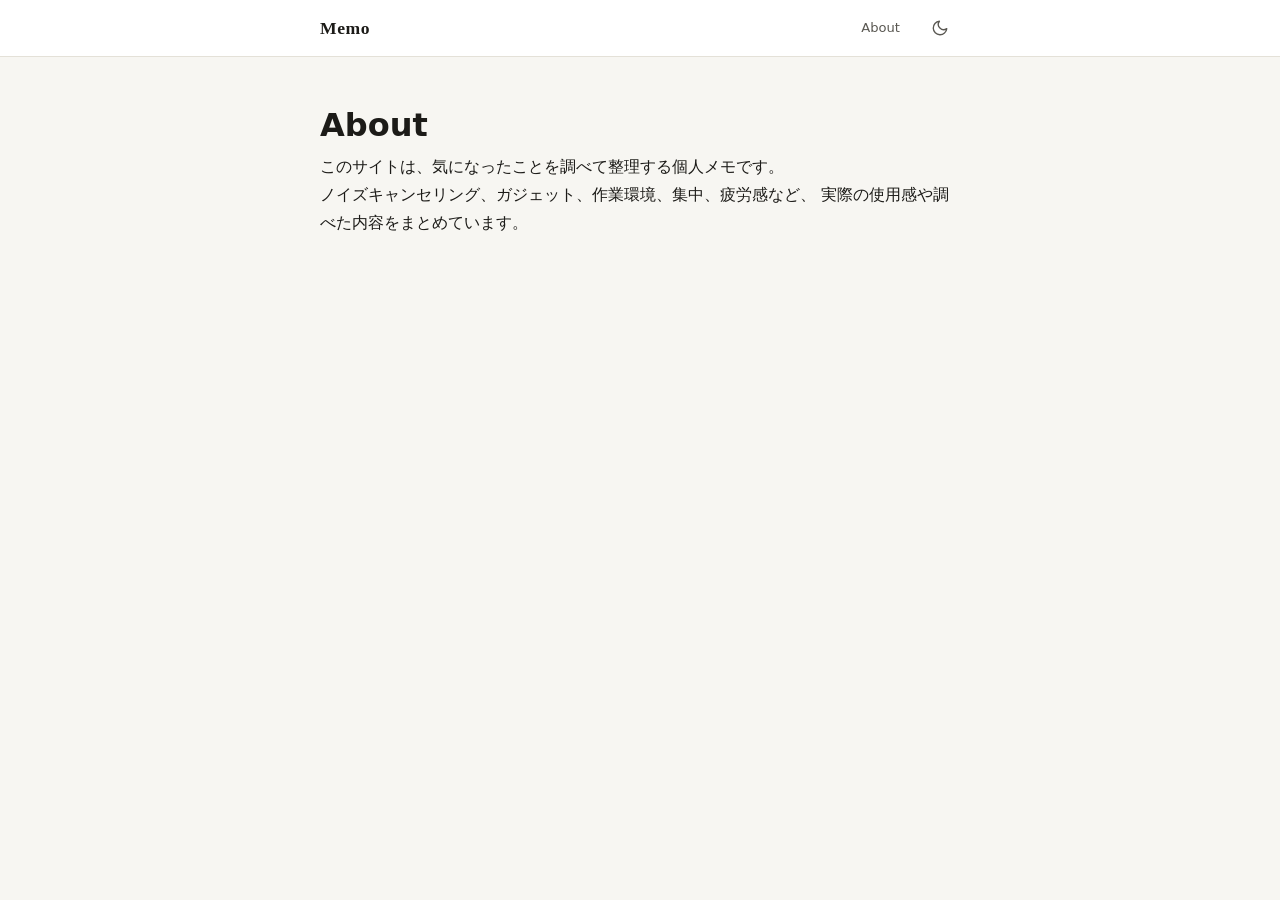
==== about.html @ b5cf148d "path" ====
<!DOCTYPE html>
<html lang="ja">
<head>
  <meta charset="UTF-8">
  <meta name="viewport" content="width=device-width, initial-scale=1.0">
  <title>About — Memo</title>
  <link rel="stylesheet" href="style.css">
</head>
<body>

<header class="site-header">
    <div class="header-inner">
      <a href="./index.html" class="site-logo">Memo</a>
      <div class="header-actions">
        <a href="./about.html" class="nav-link">About</a>
        <button class="theme-btn" aria-label="ダークモード切り替え">
          <svg class="icon-moon" xmlns="http://www.w3.org/2000/svg" fill="none" viewBox="0 0 24 24" stroke="currentColor" stroke-width="1.8">
            <path stroke-linecap="round" stroke-linejoin="round" d="M21 12.79A9 9 0 1111.21 3a7 7 0 009.79 9.79z"/>
          </svg>
          <svg class="icon-sun" xmlns="http://www.w3.org/2000/svg" fill="none" viewBox="0 0 24 24" stroke="currentColor" stroke-width="1.8">
            <circle cx="12" cy="12" r="5"/><path stroke-linecap="round" d="M12 2v2M12 20v2M4.22 4.22l1.42 1.42M18.36 18.36l1.42 1.42M2 12h2M20 12h2M4.22 19.78l1.42-1.42M18.36 5.64l1.42-1.42"/>
          </svg>
        </button>
      </div>
    </div>
  </header>

<main class="page">
  <h1>About</h1>

  <p>
    このサイトは、気になったことを調べて整理する個人メモです。
  </p>

  <p>
    ノイズキャンセリング、ガジェット、作業環境、集中、疲労感など、
    実際の使用感や調べた内容をまとめています。
  </p>
</main>

</body>
</html>
---- style.css ----
/* =========================================
   BASE RESET & TOKENS
   ========================================= */
*, *::before, *::after { box-sizing: border-box; margin: 0; padding: 0; }
html { font-size: 16px; scroll-behavior: smooth; -webkit-text-size-adjust: 100%; }

:root {
  /* Light */
  --bg:          #f7f6f2;
  --surface:     #ffffff;
  --surface-2:   #f0ede6;
  --text:        #1c1b18;
  --text-2:      #5a5852;
  --text-3:      #9a9890;
  --border:      #e4e1d8;
  --border-2:    #d0ccc2;
  --accent:      #3a6b4a;
  --accent-bg:   #eaf2ec;
  --accent-text: #2c5238;
  --tag-bg:      #eeebe3;
  --tag-text:    #5a5650;

  /* Typography */
  --serif: 'Noto Serif JP', 'Georgia', 'Times New Roman', serif;
  --sans:  'Noto Sans JP', 'Hiragino Kaku Gothic ProN', system-ui, sans-serif;
  --mono:  'Menlo', 'Consolas', 'Courier New', monospace;

  /* Spacing scale */
  --sp-1: 0.25rem;
  --sp-2: 0.5rem;
  --sp-3: 0.75rem;
  --sp-4: 1rem;
  --sp-5: 1.25rem;
  --sp-6: 1.5rem;
  --sp-8: 2rem;
  --sp-10: 2.5rem;
  --sp-12: 3rem;

  /* Layout */
  --max-w: 680px;
  --r-sm: 6px;
  --r-md: 10px;
  --r-lg: 16px;
}

/* Dark mode — respects system, overrides via [data-theme="dark"] */
@media (prefers-color-scheme: dark) { :root { --is-dark: 1; } }

:root[data-theme="light"] {
  --bg:          #f7f6f2;
  --surface:     #ffffff;
  --surface-2:   #f0ede6;
  --text:        #1c1b18;
  --text-2:      #5a5852;
  --text-3:      #9a9890;
  --border:      #e4e1d8;
  --border-2:    #d0ccc2;
  --accent:      #3a6b4a;
  --accent-bg:   #eaf2ec;
  --accent-text: #2c5238;
  --tag-bg:      #eeebe3;
  --tag-text:    #5a5650;
}

:root[data-theme="dark"],
@media (prefers-color-scheme: dark) { :root:not([data-theme="light"]) {
  --bg:          #111110;
  --surface:     #1a1a18;
  --surface-2:   #232320;
  --text:        #e8e5de;
  --text-2:      #9a9890;
  --text-3:      #5a5852;
  --border:      #2a2a26;
  --border-2:    #3a3a34;
  --accent:      #72b585;
  --accent-bg:   #1a2e20;
  --accent-text: #8dcca0;
  --tag-bg:      #252420;
  --tag-text:    #9a9488;
}}

:root[data-theme="dark"] {
  --bg:          #111110;
  --surface:     #1a1a18;
  --surface-2:   #232320;
  --text:        #e8e5de;
  --text-2:      #9a9890;
  --text-3:      #5a5852;
  --border:      #2a2a26;
  --border-2:    #3a3a34;
  --accent:      #72b585;
  --accent-bg:   #1a2e20;
  --accent-text: #8dcca0;
  --tag-bg:      #252420;
  --tag-text:    #9a9488;
}

/* =========================================
   GLOBAL
   ========================================= */
body {
  background: var(--bg);
  color: var(--text);
  font-family: var(--sans);
  font-size: 1rem;
  line-height: 1.75;
  -webkit-font-smoothing: antialiased;
  transition: background 0.2s, color 0.2s;
}
img { max-width: 100%; display: block; }
a { color: inherit; }

/* =========================================
   HEADER
   ========================================= */
.site-header {
  position: sticky;
  top: 0;
  z-index: 100;
  background: var(--surface);
  border-bottom: 1px solid var(--border);
  backdrop-filter: blur(8px);
  -webkit-backdrop-filter: blur(8px);
}
.header-inner {
  max-width: var(--max-w);
  margin: 0 auto;
  padding: 0 var(--sp-5);
  height: 56px;
  display: flex;
  align-items: center;
  justify-content: space-between;
  gap: var(--sp-4);
}
.site-logo {
  font-family: var(--serif);
  font-size: 1.1rem;
  font-weight: 600;
  color: var(--text);
  text-decoration: none;
  letter-spacing: 0.03em;
  flex-shrink: 0;
}
.header-actions {
  display: flex;
  align-items: center;
  gap: var(--sp-2);
}
.nav-link {
  font-size: 0.82rem;
  color: var(--text-2);
  text-decoration: none;
  padding: var(--sp-2) var(--sp-3);
  border-radius: var(--r-sm);
  transition: color 0.15s, background 0.15s;
  white-space: nowrap;
}
.nav-link:hover { color: var(--text); background: var(--surface-2); }

/* Dark mode toggle */
.theme-btn {
  width: 40px;
  height: 40px;
  border: none;
  background: transparent;
  cursor: pointer;
  border-radius: var(--r-sm);
  display: flex;
  align-items: center;
  justify-content: center;
  color: var(--text-2);
  transition: color 0.15s, background 0.15s;
  flex-shrink: 0;
}
.theme-btn:hover { color: var(--text); background: var(--surface-2); }
.theme-btn svg { width: 18px; height: 18px; }
.icon-sun { display: none; }
.icon-moon { display: block; }
[data-theme="dark"] .icon-sun { display: block; }
[data-theme="dark"] .icon-moon { display: none; }
@media (prefers-color-scheme: dark) {
  :root:not([data-theme="light"]) .icon-sun { display: block; }
  :root:not([data-theme="light"]) .icon-moon { display: none; }
}

/* =========================================
   MAIN WRAPPER
   ========================================= */
.page {
  max-width: var(--max-w);
  margin: 0 auto;
  padding: var(--sp-10) var(--sp-5) var(--sp-12);
}

/* =========================================
   TAG CHIP
   ========================================= */
.tag {
  display: inline-flex;
  align-items: center;
  font-size: 0.7rem;
  font-weight: 500;
  letter-spacing: 0.04em;
  background: var(--tag-bg);
  color: var(--tag-text);
  padding: 0.2em 0.65em;
  border-radius: var(--r-sm);
  text-decoration: none;
  transition: background 0.15s;
  white-space: nowrap;
}
.tag:hover { background: var(--border-2); }
.tag.accent {
  background: var(--accent-bg);
  color: var(--accent-text);
}

/* =========================================
   INDEX — HERO ARTICLE
   ========================================= */
.hero {
  padding-bottom: var(--sp-10);
  border-bottom: 1px solid var(--border);
  margin-bottom: var(--sp-10);
}
.hero .tag { margin-bottom: var(--sp-4); }
.hero-title {
  font-family: var(--serif);
  font-size: clamp(1.55rem, 6vw, 2rem);
  font-weight: 600;
  line-height: 1.42;
  letter-spacing: 0.01em;
  margin-bottom: var(--sp-4);
}
.hero-title a { text-decoration: none; color: var(--text); }
.hero-title a:hover { color: var(--accent); }
.hero-desc {
  font-size: 0.92rem;
  color: var(--text-2);
  line-height: 1.75;
  margin-bottom: var(--sp-5);
}
.hero-meta { display: flex; align-items: center; gap: var(--sp-3); }
.meta-item {
  font-size: 0.75rem;
  color: var(--text-3);
}
.meta-dot { color: var(--border-2); }
.read-more {
  display: inline-flex;
  align-items: center;
  gap: var(--sp-2);
  margin-top: var(--sp-6);
  font-size: 0.85rem;
  font-weight: 500;
  color: var(--accent);
  text-decoration: none;
  padding: var(--sp-3) var(--sp-5);
  border: 1px solid var(--accent);
  border-radius: var(--r-md);
  transition: background 0.15s, color 0.15s;
}
.read-more:hover {
  background: var(--accent);
  color: var(--surface);
}
.read-more svg { width: 14px; height: 14px; }

/* =========================================
   INDEX — ARTICLE LIST
   ========================================= */
.section-label {
  font-size: 0.72rem;
  font-weight: 500;
  letter-spacing: 0.1em;
  text-transform: uppercase;
  color: var(--text-3);
  margin-bottom: var(--sp-6);
}
.article-list { display: flex; flex-direction: column; }
.article-card {
  display: flex;
  gap: var(--sp-4);
  padding: var(--sp-6) 0;
  border-bottom: 1px solid var(--border);
  text-decoration: none;
  color: var(--text);
  transition: none;
}
.article-card:last-child { border-bottom: none; }
.article-card-body { flex: 1; min-width: 0; }
.article-card-tag { margin-bottom: var(--sp-2); }
.article-card-title {
  font-family: var(--serif);
  font-size: 1rem;
  font-weight: 600;
  line-height: 1.5;
  margin-bottom: var(--sp-2);
  color: var(--text);
  transition: color 0.15s;
}
.article-card:hover .article-card-title { color: var(--accent); }
.article-card-desc {
  font-size: 0.82rem;
  color: var(--text-2);
  line-height: 1.65;
  display: -webkit-box;
  -webkit-line-clamp: 2;
  -webkit-box-orient: vertical;
  overflow: hidden;
  margin-bottom: var(--sp-3);
}
.article-card-meta { font-size: 0.73rem; color: var(--text-3); }
.article-card-date {
  font-size: 0.72rem;
  color: var(--text-3);
  white-space: nowrap;
  flex-shrink: 0;
  padding-top: 2px;
  line-height: 1.4;
}

/* =========================================
   ARTICLE PAGE — HEADER
   ========================================= */
.article-back {
  display: inline-flex;
  align-items: center;
  gap: var(--sp-2);
  font-size: 0.82rem;
  color: var(--text-2);
  text-decoration: none;
  margin-bottom: var(--sp-8);
  padding: var(--sp-2) 0;
  transition: color 0.15s;
}
.article-back:hover { color: var(--accent); }
.article-back svg { width: 14px; height: 14px; }
.article-header { margin-bottom: var(--sp-10); }
.article-tag-row { display: flex; gap: var(--sp-2); flex-wrap: wrap; margin-bottom: var(--sp-5); }
.article-title {
  font-family: var(--serif);
  font-size: clamp(1.6rem, 6vw, 2.1rem);
  font-weight: 600;
  line-height: 1.4;
  letter-spacing: 0.01em;
  margin-bottom: var(--sp-5);
}
.article-meta {
  display: flex;
  align-items: center;
  gap: var(--sp-3);
  flex-wrap: wrap;
  padding-top: var(--sp-5);
  border-top: 1px solid var(--border);
}
.article-meta .meta-item { font-size: 0.8rem; color: var(--text-3); }

/* =========================================
   ARTICLE PAGE — BODY
   ========================================= */
.article-body {
  font-size: 1rem;
  line-height: 1.95;
  color: var(--text);
}
.article-body > * + * { margin-top: 1.5rem; }
.article-body h2 {
  font-family: var(--serif);
  font-size: 1.2rem;
  font-weight: 600;
  line-height: 1.45;
  margin-top: 2.75rem;
  margin-bottom: 0.75rem;
  padding-bottom: 0.6rem;
  border-bottom: 1px solid var(--border);
  letter-spacing: 0.01em;
}
.article-body h3 {
  font-size: 1rem;
  font-weight: 500;
  line-height: 1.5;
  margin-top: 2rem;
  margin-bottom: 0.4rem;
}
.article-body p { margin-bottom: 0; }
.article-body ul,
.article-body ol {
  padding-left: 1.4rem;
}
.article-body li { margin-bottom: 0.3rem; }
.article-body li::marker { color: var(--text-3); }
.article-body strong { font-weight: 600; }
.article-body em { font-style: italic; }
.article-body a {
  color: var(--accent);
  text-decoration: underline;
  text-underline-offset: 3px;
  text-decoration-color: color-mix(in srgb, var(--accent) 40%, transparent);
}
.article-body a:hover { text-decoration-color: var(--accent); }
.article-body blockquote {
  border-left: 3px solid var(--accent);
  padding: var(--sp-2) 0 var(--sp-2) var(--sp-5);
  color: var(--text-2);
  font-style: italic;
}
.article-body code {
  font-family: var(--mono);
  font-size: 0.85em;
  background: var(--surface-2);
  color: var(--text);
  padding: 0.15em 0.4em;
  border-radius: 4px;
}
.article-body pre {
  background: var(--surface);
  border: 1px solid var(--border);
  border-radius: var(--r-md);
  padding: var(--sp-5);
  overflow-x: auto;
  -webkit-overflow-scrolling: touch;
}
.article-body pre code {
  background: none;
  padding: 0;
  font-size: 0.875rem;
  line-height: 1.7;
}

/* =========================================
   TABLE OF CONTENTS
   ========================================= */
.toc {
  background: var(--surface-2);
  border: 1px solid var(--border);
  border-radius: var(--r-lg);
  padding: var(--sp-5) var(--sp-6);
  margin: var(--sp-8) 0;
}
.toc-label {
  font-size: 0.72rem;
  font-weight: 500;
  letter-spacing: 0.1em;
  text-transform: uppercase;
  color: var(--text-3);
  margin-bottom: var(--sp-4);
}
.toc-list {
  list-style: none;
  padding: 0;
  display: flex;
  flex-direction: column;
  gap: 0.1rem;
}
.toc-list li a {
  display: block;
  font-size: 0.87rem;
  color: var(--text-2);
  text-decoration: none;
  padding: var(--sp-2) 0;
  border-radius: var(--r-sm);
  line-height: 1.5;
  transition: color 0.15s;
}
.toc-list li a:hover { color: var(--accent); }
.toc-list li a::before {
  content: '';
  display: inline-block;
  width: 4px;
  height: 4px;
  border-radius: 50%;
  background: var(--text-3);
  margin-right: var(--sp-3);
  vertical-align: middle;
  flex-shrink: 0;
}

/* =========================================
   READING PROGRESS BAR
   ========================================= */
.progress-bar {
  position: fixed;
  top: 0;
  left: 0;
  height: 2px;
  background: var(--accent);
  width: 0%;
  z-index: 200;
  transition: width 0.1s linear;
}

/* =========================================
   RELATED ARTICLES
   ========================================= */
.related {
  margin-top: var(--sp-12);
  padding-top: var(--sp-10);
  border-top: 1px solid var(--border);
}
.related-label {
  font-size: 0.72rem;
  font-weight: 500;
  letter-spacing: 0.1em;
  text-transform: uppercase;
  color: var(--text-3);
  margin-bottom: var(--sp-6);
}
.related-grid {
  display: grid;
  grid-template-columns: 1fr;
  gap: var(--sp-4);
}
@media (min-width: 500px) {
  .related-grid { grid-template-columns: 1fr 1fr; }
}
.related-card {
  display: flex;
  flex-direction: column;
  gap: var(--sp-2);
  padding: var(--sp-5);
  background: var(--surface);
  border: 1px solid var(--border);
  border-radius: var(--r-lg);
  text-decoration: none;
  color: var(--text);
  transition: border-color 0.15s, box-shadow 0.15s;
}
.related-card:hover {
  border-color: var(--border-2);
  box-shadow: 0 2px 12px color-mix(in srgb, var(--text) 6%, transparent);
}
.related-card-title {
  font-family: var(--serif);
  font-size: 0.95rem;
  font-weight: 600;
  line-height: 1.5;
  color: var(--text);
  transition: color 0.15s;
}
.related-card:hover .related-card-title { color: var(--accent); }
.related-card-meta { font-size: 0.73rem; color: var(--text-3); }
.related-card-arrow {
  margin-top: auto;
  font-size: 0.78rem;
  color: var(--accent);
  font-weight: 500;
  display: flex;
  align-items: center;
  gap: 4px;
}
.related-card-arrow svg { width: 12px; height: 12px; }

/* =========================================
   NEXT ARTICLE BANNER
   ========================================= */
.next-article {
  margin-top: var(--sp-8);
  padding: var(--sp-6);
  background: var(--surface);
  border: 1px solid var(--border);
  border-radius: var(--r-lg);
  display: flex;
  align-items: center;
  gap: var(--sp-5);
  text-decoration: none;
  color: var(--text);
  transition: border-color 0.15s;
}
.next-article:hover { border-color: var(--accent); }
.next-article-body { flex: 1; min-width: 0; }
.next-label {
  font-size: 0.7rem;
  letter-spacing: 0.08em;
  text-transform: uppercase;
  color: var(--text-3);
  margin-bottom: var(--sp-1);
}
.next-title {
  font-family: var(--serif);
  font-size: 0.98rem;
  font-weight: 600;
  line-height: 1.45;
  color: var(--text);
  transition: color 0.15s;
}
.next-article:hover .next-title { color: var(--accent); }
.next-arrow {
  color: var(--text-3);
  flex-shrink: 0;
  transition: color 0.15s, transform 0.15s;
}
.next-article:hover .next-arrow {
  color: var(--accent);
  transform: translateX(4px);
}
.next-arrow svg { width: 20px; height: 20px; }

/* =========================================
   FOOTER
   ========================================= */
.site-footer {
  border-top: 1px solid var(--border);
  padding: var(--sp-8) var(--sp-5);
  text-align: center;
}
.site-footer p { font-size: 0.78rem; color: var(--text-3); }
.site-footer a { color: var(--text-2); text-decoration: none; }
.site-footer a:hover { color: var(--accent); }

/* =========================================
   SCROLL TO TOP
   ========================================= */
.scroll-top {
  position: fixed;
  bottom: var(--sp-6);
  right: var(--sp-5);
  width: 42px;
  height: 42px;
  background: var(--surface);
  border: 1px solid var(--border-2);
  border-radius: 50%;
  display: flex;
  align-items: center;
  justify-content: center;
  cursor: pointer;
  color: var(--text-2);
  opacity: 0;
  transform: translateY(8px);
  transition: opacity 0.2s, transform 0.2s, color 0.15s, border-color 0.15s;
  pointer-events: none;
  z-index: 90;
}
.scroll-top.visible {
  opacity: 1;
  transform: translateY(0);
  pointer-events: auto;
}
.scroll-top:hover { color: var(--accent); border-color: var(--accent); }
.scroll-top svg { width: 16px; height: 16px; }

/* =========================================
   UTILITIES
   ========================================= */
.sr-only {
  position: absolute;
  width: 1px; height: 1px;
  padding: 0; margin: -1px;
  overflow: hidden; clip: rect(0,0,0,0);
  white-space: nowrap; border: 0;
}
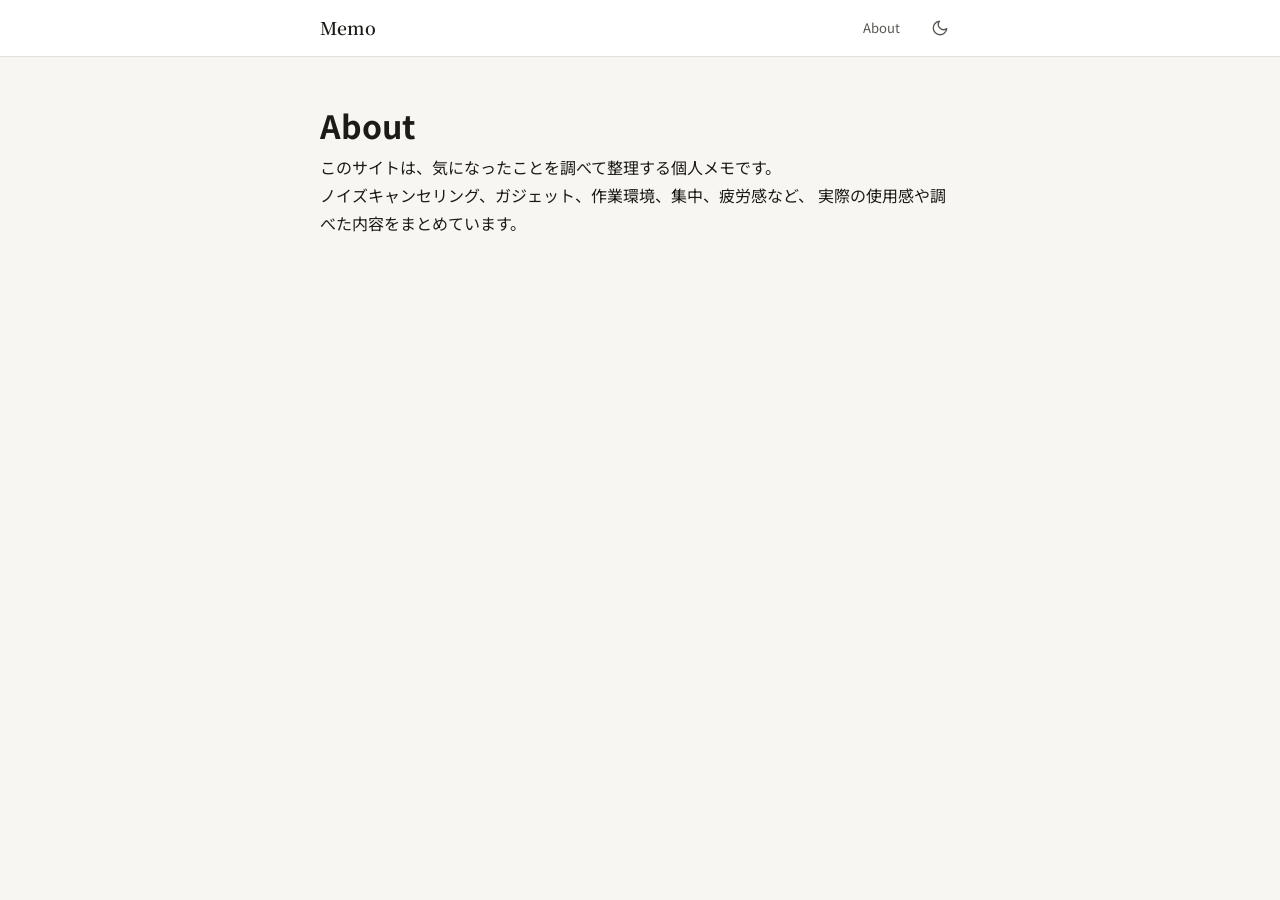
==== commit f8e51642: "head" ====
--- a/about.html
+++ b/about.html
@@ -1,42 +1,73 @@
 <!DOCTYPE html>
 <html lang="ja">
-<head>
-  <meta charset="UTF-8">
-  <meta name="viewport" content="width=device-width, initial-scale=1.0">
-  <title>About — Memo</title>
-  <link rel="stylesheet" href="style.css">
-</head>
-<body>
+    <head>
+        <!-- 基本 -->
+        <meta charset="UTF-8">
+        <meta name="viewport" content="width=device-width, initial-scale=1.0">
 
-<header class="site-header">
-    <div class="header-inner">
-      <a href="./index.html" class="site-logo">Memo</a>
-      <div class="header-actions">
-        <a href="./about.html" class="nav-link">About</a>
-        <button class="theme-btn" aria-label="ダークモード切り替え">
-          <svg class="icon-moon" xmlns="http://www.w3.org/2000/svg" fill="none" viewBox="0 0 24 24" stroke="currentColor" stroke-width="1.8">
-            <path stroke-linecap="round" stroke-linejoin="round" d="M21 12.79A9 9 0 1111.21 3a7 7 0 009.79 9.79z"/>
-          </svg>
-          <svg class="icon-sun" xmlns="http://www.w3.org/2000/svg" fill="none" viewBox="0 0 24 24" stroke="currentColor" stroke-width="1.8">
-            <circle cx="12" cy="12" r="5"/><path stroke-linecap="round" d="M12 2v2M12 20v2M4.22 4.22l1.42 1.42M18.36 18.36l1.42 1.42M2 12h2M20 12h2M4.22 19.78l1.42-1.42M18.36 5.64l1.42-1.42"/>
-          </svg>
-        </button>
-      </div>
-    </div>
-  </header>
+        <!-- Search Console -->
+        <meta name="google-site-verification" content="YOUR_CODE">
 
-<main class="page">
-  <h1>About</h1>
+        <!-- SEO -->
+        <title>About | Memo</title>
+        <meta name="description" content="このサイトについての説明文">
 
-  <p>
-    このサイトは、気になったことを調べて整理する個人メモです。
-  </p>
+        <!-- OGP -->
+        <meta property="og:title" content="about.html">
+        <meta property="og:description" content="このサイトについての説明文">
+        <meta property="og:type" content="article">
 
-  <p>
-    ノイズキャンセリング、ガジェット、作業環境、集中、疲労感など、
-    実際の使用感や調べた内容をまとめています。
-  </p>
-</main>
+        <!-- Analytics -->
+        <!-- Google tag (gtag.js) -->
+        <script async src="https://www.googletagmanager.com/gtag/js?id=G-KV32QC2X5T"></script>
+        <script>
+            window.dataLayer = window.dataLayer || [];
+            function gtag(){dataLayer.push(arguments);}
+            gtag('js', new Date());
+            gtag('config', 'G-KV32QC2X5T');
+            (function(){var t=localStorage.getItem('theme');if(t)document.documentElement.setAttribute('data-theme',t);})();
+        </script>
 
-</body>
+        <!-- Font -->
+        <link rel="preconnect" href="https://fonts.googleapis.com">
+        <link rel="preconnect" href="https://fonts.gstatic.com" crossorigin>
+
+        <link href="https://fonts.googleapis.com/css2?family=Noto+Serif+JP:wght@400;600&family=Noto+Sans+JP:wght@400;500&display=swap" rel="stylesheet">
+
+        <!-- CSS -->
+        <link rel="stylesheet" href="/style.css">
+    </head>
+  <body>
+
+    <header class="site-header">
+        <div class="header-inner">
+          <a href="./index.html" class="site-logo">Memo</a>
+          <div class="header-actions">
+            <a href="./about.html" class="nav-link">About</a>
+            <button class="theme-btn" aria-label="ダークモード切り替え">
+              <svg class="icon-moon" xmlns="http://www.w3.org/2000/svg" fill="none" viewBox="0 0 24 24" stroke="currentColor" stroke-width="1.8">
+                <path stroke-linecap="round" stroke-linejoin="round" d="M21 12.79A9 9 0 1111.21 3a7 7 0 009.79 9.79z"/>
+              </svg>
+              <svg class="icon-sun" xmlns="http://www.w3.org/2000/svg" fill="none" viewBox="0 0 24 24" stroke="currentColor" stroke-width="1.8">
+                <circle cx="12" cy="12" r="5"/><path stroke-linecap="round" d="M12 2v2M12 20v2M4.22 4.22l1.42 1.42M18.36 18.36l1.42 1.42M2 12h2M20 12h2M4.22 19.78l1.42-1.42M18.36 5.64l1.42-1.42"/>
+              </svg>
+            </button>
+          </div>
+        </div>
+      </header>
+
+    <main class="page">
+      <h1>About</h1>
+
+      <p>
+        このサイトは、気になったことを調べて整理する個人メモです。
+      </p>
+
+      <p>
+        ノイズキャンセリング、ガジェット、作業環境、集中、疲労感など、
+        実際の使用感や調べた内容をまとめています。
+      </p>
+    </main>
+
+  </body>
 </html>
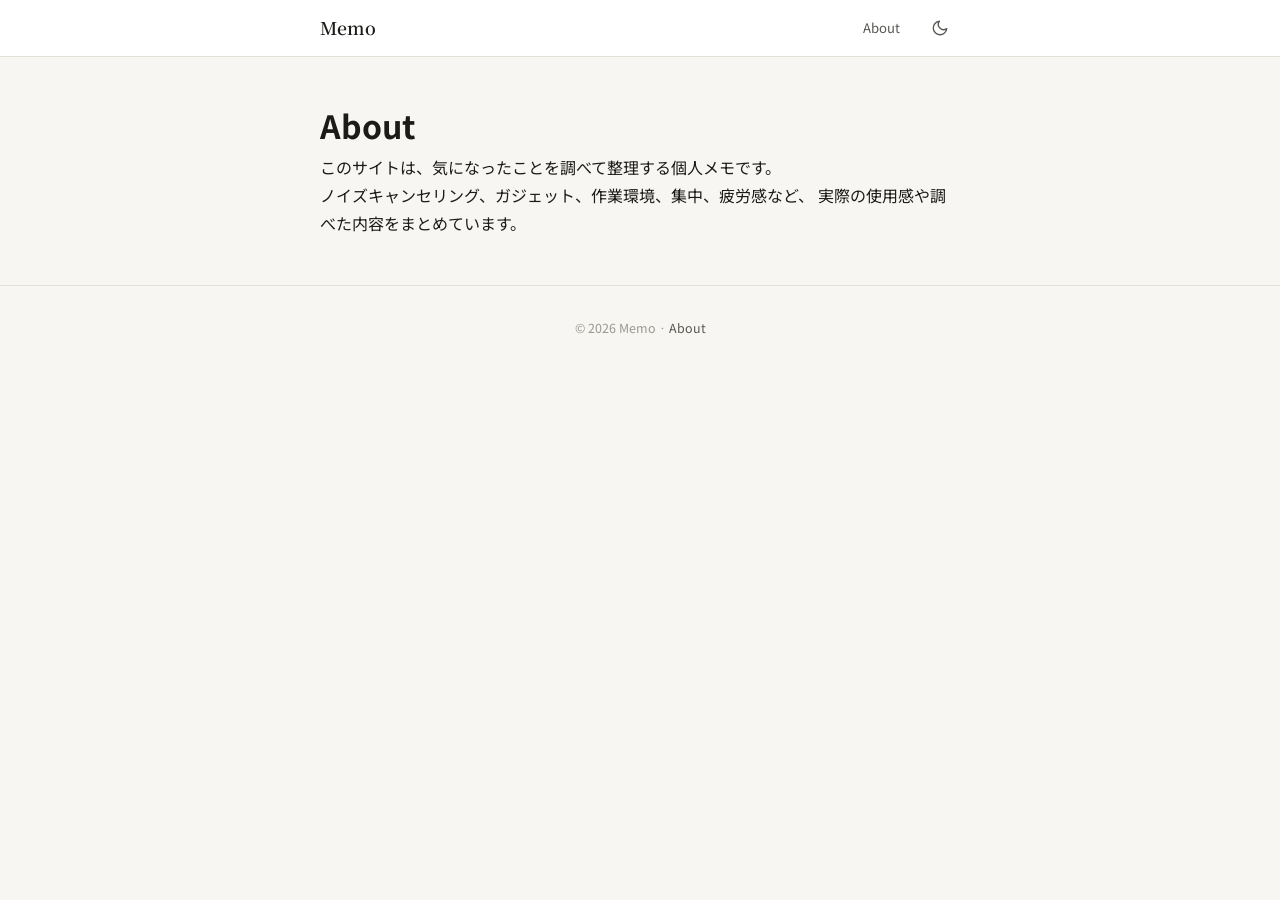
==== commit 91874067: "about and index" ====
--- a/about.html
+++ b/about.html
@@ -1,73 +1,169 @@
 <!DOCTYPE html>
-<html lang="ja">
-    <head>
-        <!-- 基本 -->
-        <meta charset="UTF-8">
-        <meta name="viewport" content="width=device-width, initial-scale=1.0">
+<html lang="ja" data-theme="">
+<head>
+    <!-- 基本 -->
+    <meta charset="UTF-8">
+    <meta name="viewport" content="width=device-width, initial-scale=1.0">
 
-        <!-- Search Console -->
-        <meta name="google-site-verification" content="YOUR_CODE">
+    <!-- SEO -->
+    <title>About | Memo</title>
 
-        <!-- SEO -->
-        <title>About | Memo</title>
-        <meta name="description" content="このサイトについての説明文">
+    <meta
+        name="description"
+        content="ノイズキャンセリング、ガジェット、作業環境、集中、疲労感など、気になったことを調べて整理する個人メモ。"
+    >
 
-        <!-- OGP -->
-        <meta property="og:title" content="about.html">
-        <meta property="og:description" content="このサイトについての説明文">
-        <meta property="og:type" content="article">
+    <!-- Canonical -->
+    <link
+        rel="canonical"
+        href="https://valeonnorthe.github.io/my-first-seo-site/about.html"
+    >
 
-        <!-- Analytics -->
-        <!-- Google tag (gtag.js) -->
-        <script async src="https://www.googletagmanager.com/gtag/js?id=G-KV32QC2X5T"></script>
-        <script>
-            window.dataLayer = window.dataLayer || [];
-            function gtag(){dataLayer.push(arguments);}
-            gtag('js', new Date());
-            gtag('config', 'G-KV32QC2X5T');
-            (function(){var t=localStorage.getItem('theme');if(t)document.documentElement.setAttribute('data-theme',t);})();
-        </script>
+    <!-- OGP -->
+    <meta property="og:title" content="About | Memo">
+    <meta
+        property="og:description"
+        content="ノイズキャンセリング、ガジェット、作業環境、集中、疲労感など、気になったことを調べて整理する個人メモ。"
+    >
+    <meta property="og:type" content="website">
+    <meta
+        property="og:url"
+        content="https://valeonnorthe.github.io/my-first-seo-site/about.html"
+    >
+    <meta
+        property="og:image"
+        content="https://valeonnorthe.github.io/my-first-seo-site/images/ogp.jpg"
+    >
 
-        <!-- Font -->
-        <link rel="preconnect" href="https://fonts.googleapis.com">
-        <link rel="preconnect" href="https://fonts.gstatic.com" crossorigin>
+    <!-- Twitter Card -->
+    <meta name="twitter:card" content="summary_large_image">
 
-        <link href="https://fonts.googleapis.com/css2?family=Noto+Serif+JP:wght@400;600&family=Noto+Sans+JP:wght@400;500&display=swap" rel="stylesheet">
+    <!-- JSON-LD -->
+    <script type="application/ld+json">
+    {
+      "@context": "https://schema.org",
+      "@type": "AboutPage",
+      "name": "About | Memo",
+      "url": "https://valeonnorthe.github.io/my-first-seo-site/about.html",
+      "description": "ノイズキャンセリング、ガジェット、作業環境、集中、疲労感など、気になったことを調べて整理する個人メモ。"
+    }
+    </script>
 
-        <!-- CSS -->
-        <link rel="stylesheet" href="/style.css">
-    </head>
-  <body>
+    <!-- Google Analytics -->
+    <script async src="https://www.googletagmanager.com/gtag/js?id=G-KV32QC2X5T"></script>
 
+    <script>
+        window.dataLayer = window.dataLayer || [];
+
+        function gtag() {
+            dataLayer.push(arguments);
+        }
+
+        gtag('js', new Date());
+        gtag('config', 'G-KV32QC2X5T');
+
+        (function () {
+            var t = localStorage.getItem('theme');
+
+            if (t) {
+                document.documentElement.setAttribute('data-theme', t);
+            }
+        })();
+    </script>
+
+    <!-- Fonts -->
+    <link rel="preconnect" href="https://fonts.googleapis.com">
+    <link rel="preconnect" href="https://fonts.gstatic.com" crossorigin>
+
+    <link
+        href="https://fonts.googleapis.com/css2?family=Noto+Serif+JP:wght@400;600&family=Noto+Sans+JP:wght@400;500&display=swap"
+        rel="stylesheet"
+    >
+
+    <!-- CSS -->
+    <link rel="stylesheet" href="./style.css">
+</head>
+
+<body>
+
+    <!-- Header -->
     <header class="site-header">
         <div class="header-inner">
-          <a href="./index.html" class="site-logo">Memo</a>
-          <div class="header-actions">
-            <a href="./about.html" class="nav-link">About</a>
-            <button class="theme-btn" aria-label="ダークモード切り替え">
-              <svg class="icon-moon" xmlns="http://www.w3.org/2000/svg" fill="none" viewBox="0 0 24 24" stroke="currentColor" stroke-width="1.8">
-                <path stroke-linecap="round" stroke-linejoin="round" d="M21 12.79A9 9 0 1111.21 3a7 7 0 009.79 9.79z"/>
-              </svg>
-              <svg class="icon-sun" xmlns="http://www.w3.org/2000/svg" fill="none" viewBox="0 0 24 24" stroke="currentColor" stroke-width="1.8">
-                <circle cx="12" cy="12" r="5"/><path stroke-linecap="round" d="M12 2v2M12 20v2M4.22 4.22l1.42 1.42M18.36 18.36l1.42 1.42M2 12h2M20 12h2M4.22 19.78l1.42-1.42M18.36 5.64l1.42-1.42"/>
-              </svg>
-            </button>
-          </div>
+
+            <a href="./index.html" class="site-logo">
+                Memo
+            </a>
+
+            <div class="header-actions">
+
+                <a href="./about.html" class="nav-link">
+                    About
+                </a>
+
+                <button class="theme-btn" aria-label="ダークモード切り替え">
+
+                    <svg
+                        class="icon-moon"
+                        xmlns="http://www.w3.org/2000/svg"
+                        fill="none"
+                        viewBox="0 0 24 24"
+                        stroke="currentColor"
+                        stroke-width="1.8"
+                    >
+                        <path
+                            stroke-linecap="round"
+                            stroke-linejoin="round"
+                            d="M21 12.79A9 9 0 1111.21 3a7 7 0 009.79 9.79z"
+                        />
+                    </svg>
+
+                    <svg
+                        class="icon-sun"
+                        xmlns="http://www.w3.org/2000/svg"
+                        fill="none"
+                        viewBox="0 0 24 24"
+                        stroke="currentColor"
+                        stroke-width="1.8"
+                    >
+                        <circle cx="12" cy="12" r="5"/>
+
+                        <path
+                            stroke-linecap="round"
+                            d="M12 2v2M12 20v2M4.22 4.22l1.42 1.42M18.36 18.36l1.42 1.42M2 12h2M20 12h2M4.22 19.78l1.42-1.42M18.36 5.64l1.42-1.42"
+                        />
+                    </svg>
+
+                </button>
+
+            </div>
         </div>
-      </header>
+    </header>
 
+    <!-- Main -->
     <main class="page">
-      <h1>About</h1>
 
-      <p>
-        このサイトは、気になったことを調べて整理する個人メモです。
-      </p>
+        <h1>About</h1>
 
-      <p>
-        ノイズキャンセリング、ガジェット、作業環境、集中、疲労感など、
-        実際の使用感や調べた内容をまとめています。
-      </p>
+        <p>
+            このサイトは、気になったことを調べて整理する個人メモです。
+        </p>
+
+        <p>
+            ノイズキャンセリング、ガジェット、作業環境、集中、疲労感など、
+            実際の使用感や調べた内容をまとめています。
+        </p>
+
     </main>
 
-  </body>
-</html>
+    <!-- Footer -->
+    <footer class="site-footer">
+        <p>
+            © 2026 Memo · <a href="./about.html">About</a>
+        </p>
+    </footer>
+
+    <!-- JS -->
+    <script src="./main.js" defer></script>
+
+</body>
+</html>
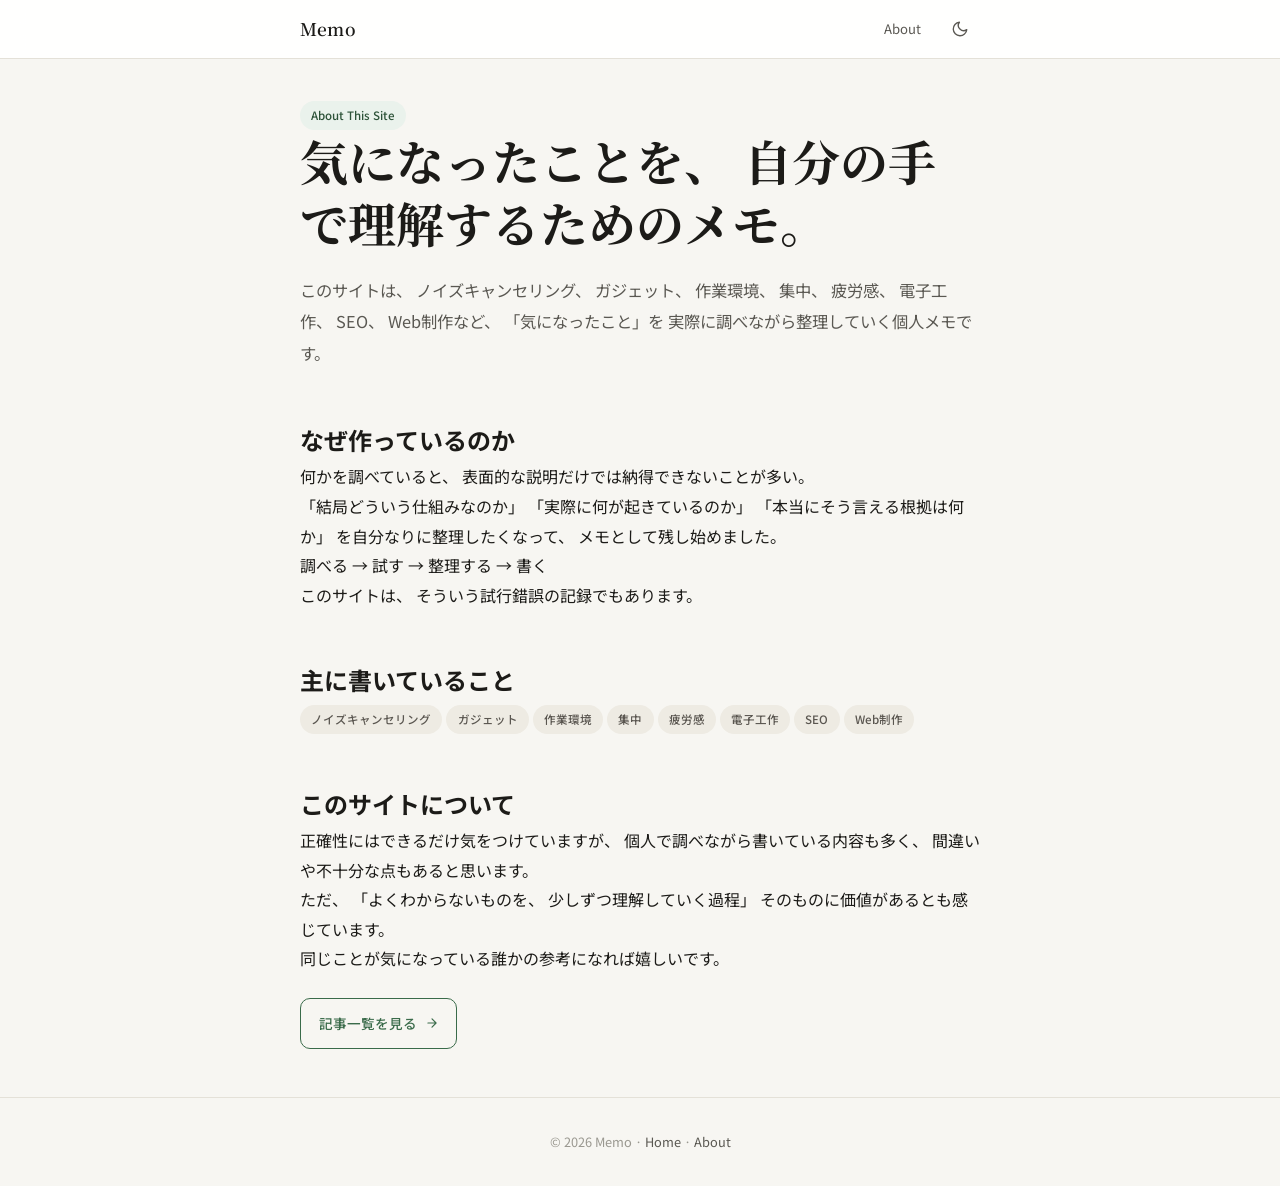
==== commit f6f13892: "about" ====
--- a/about.html
+++ b/about.html
@@ -1,11 +1,19 @@
 <!DOCTYPE html>
 <html lang="ja" data-theme="">
 <head>
-    <!-- 基本 -->
+    <!-- =========================================
+         BASIC
+    ========================================== -->
     <meta charset="UTF-8">
-    <meta name="viewport" content="width=device-width, initial-scale=1.0">
-
-    <!-- SEO -->
+
+    <meta
+        name="viewport"
+        content="width=device-width, initial-scale=1.0"
+    >
+
+    <!-- =========================================
+         SEO
+    ========================================== -->
     <title>About | Memo</title>
 
     <meta
@@ -19,26 +27,37 @@
         href="https://valeonnorthe.github.io/my-first-seo-site/about.html"
     >
 
-    <!-- OGP -->
+    <!-- =========================================
+         OGP
+    ========================================== -->
     <meta property="og:title" content="About | Memo">
+
     <meta
         property="og:description"
         content="ノイズキャンセリング、ガジェット、作業環境、集中、疲労感など、気になったことを調べて整理する個人メモ。"
     >
+
     <meta property="og:type" content="website">
+
     <meta
         property="og:url"
         content="https://valeonnorthe.github.io/my-first-seo-site/about.html"
     >
+
     <meta
         property="og:image"
         content="https://valeonnorthe.github.io/my-first-seo-site/images/ogp.jpg"
     >
 
-    <!-- Twitter Card -->
-    <meta name="twitter:card" content="summary_large_image">
-
-    <!-- JSON-LD -->
+    <!-- Twitter -->
+    <meta
+        name="twitter:card"
+        content="summary_large_image"
+    >
+
+    <!-- =========================================
+         JSON-LD
+    ========================================== -->
     <script type="application/ld+json">
     {
       "@context": "https://schema.org",
@@ -49,8 +68,13 @@
     }
     </script>
 
-    <!-- Google Analytics -->
-    <script async src="https://www.googletagmanager.com/gtag/js?id=G-KV32QC2X5T"></script>
+    <!-- =========================================
+         ANALYTICS
+    ========================================== -->
+    <script
+        async
+        src="https://www.googletagmanager.com/gtag/js?id=G-KV32QC2X5T"
+    ></script>
 
     <script>
         window.dataLayer = window.dataLayer || [];
@@ -71,23 +95,35 @@
         })();
     </script>
 
-    <!-- Fonts -->
+    <!-- =========================================
+         FONT
+    ========================================== -->
     <link rel="preconnect" href="https://fonts.googleapis.com">
-    <link rel="preconnect" href="https://fonts.gstatic.com" crossorigin>
+
+    <link
+        rel="preconnect"
+        href="https://fonts.gstatic.com"
+        crossorigin
+    >
 
     <link
         href="https://fonts.googleapis.com/css2?family=Noto+Serif+JP:wght@400;600&family=Noto+Sans+JP:wght@400;500&display=swap"
         rel="stylesheet"
     >
 
-    <!-- CSS -->
+    <!-- =========================================
+         CSS
+    ========================================== -->
     <link rel="stylesheet" href="./style.css">
 </head>
 
 <body>
 
-    <!-- Header -->
+    <!-- =========================================
+         HEADER
+    ========================================== -->
     <header class="site-header">
+
         <div class="header-inner">
 
             <a href="./index.html" class="site-logo">
@@ -100,8 +136,12 @@
                     About
                 </a>
 
-                <button class="theme-btn" aria-label="ダークモード切り替え">
-
+                <button
+                    class="theme-btn"
+                    aria-label="ダークモード切り替え"
+                >
+
+                    <!-- Moon -->
                     <svg
                         class="icon-moon"
                         xmlns="http://www.w3.org/2000/svg"
@@ -117,6 +157,7 @@
                         />
                     </svg>
 
+                    <!-- Sun -->
                     <svg
                         class="icon-sun"
                         xmlns="http://www.w3.org/2000/svg"
@@ -136,33 +177,217 @@
                 </button>
 
             </div>
+
         </div>
+
     </header>
 
-    <!-- Main -->
+    <!-- =========================================
+         MAIN
+    ========================================== -->
     <main class="page">
 
-        <h1>About</h1>
+        <!-- Intro -->
+        <section class="about-hero">
+
+            <span class="tag accent">
+                About This Site
+            </span>
+
+            <h1 class="about-title">
+                気になったことを、
+                自分の手で理解するためのメモ。
+            </h1>
+
+            <p class="about-lead">
+                このサイトは、
+                ノイズキャンセリング、
+                ガジェット、
+                作業環境、
+                集中、
+                疲労感、
+                電子工作、
+                SEO、
+                Web制作など、
+                「気になったこと」を
+                実際に調べながら整理していく個人メモです。
+            </p>
+
+        </section>
+
+        <!-- Content -->
+        <section class="about-section">
+
+            <h2>
+                なぜ作っているのか
+            </h2>
+
+            <p>
+                何かを調べていると、
+                表面的な説明だけでは納得できないことが多い。
+            </p>
+
+            <p>
+                「結局どういう仕組みなのか」
+                「実際に何が起きているのか」
+                「本当にそう言える根拠は何か」
+                を自分なりに整理したくなって、
+                メモとして残し始めました。
+            </p>
+
+            <blockquote>
+                調べる → 試す → 整理する → 書く
+            </blockquote>
+
+            <p>
+                このサイトは、
+                そういう試行錯誤の記録でもあります。
+            </p>
+
+        </section>
+
+        <!-- Topics -->
+        <section class="about-section">
+
+            <h2>
+                主に書いていること
+            </h2>
+
+            <div class="about-tags">
+
+                <span class="tag">
+                    ノイズキャンセリング
+                </span>
+
+                <span class="tag">
+                    ガジェット
+                </span>
+
+                <span class="tag">
+                    作業環境
+                </span>
+
+                <span class="tag">
+                    集中
+                </span>
+
+                <span class="tag">
+                    疲労感
+                </span>
+
+                <span class="tag">
+                    電子工作
+                </span>
+
+                <span class="tag">
+                    SEO
+                </span>
+
+                <span class="tag">
+                    Web制作
+                </span>
+
+            </div>
+
+        </section>
+
+        <!-- Philosophy -->
+        <section class="about-section">
+
+            <h2>
+                このサイトについて
+            </h2>
+
+            <p>
+                正確性にはできるだけ気をつけていますが、
+                個人で調べながら書いている内容も多く、
+                間違いや不十分な点もあると思います。
+            </p>
+
+            <p>
+                ただ、
+                「よくわからないものを、
+                少しずつ理解していく過程」
+                そのものに価値があるとも感じています。
+            </p>
+
+            <p>
+                同じことが気になっている誰かの参考になれば嬉しいです。
+            </p>
+
+        </section>
+
+        <!-- Back -->
+        <section class="about-links">
+
+            <a href="./index.html" class="read-more">
+                記事一覧を見る
+
+                <svg
+                    xmlns="http://www.w3.org/2000/svg"
+                    fill="none"
+                    viewBox="0 0 24 24"
+                    stroke="currentColor"
+                    stroke-width="2"
+                >
+                    <path
+                        stroke-linecap="round"
+                        stroke-linejoin="round"
+                        d="M5 12h14M12 5l7 7-7 7"
+                    />
+                </svg>
+
+            </a>
+
+        </section>
+
+    </main>
+
+    <!-- =========================================
+         FOOTER
+    ========================================== -->
+    <footer class="site-footer">
 
         <p>
-            このサイトは、気になったことを調べて整理する個人メモです。
+            © 2026 Memo ·
+            <a href="./index.html">
+                Home
+            </a>
+            ·
+            <a href="./about.html">
+                About
+            </a>
         </p>
 
-        <p>
-            ノイズキャンセリング、ガジェット、作業環境、集中、疲労感など、
-            実際の使用感や調べた内容をまとめています。
-        </p>
-
-    </main>
-
-    <!-- Footer -->
-    <footer class="site-footer">
-        <p>
-            © 2026 Memo · <a href="./about.html">About</a>
-        </p>
     </footer>
 
-    <!-- JS -->
+    <!-- =========================================
+         SCROLL TOP
+    ========================================== -->
+    <button
+        class="scroll-top"
+        aria-label="ページ上部へ戻る"
+    >
+
+        <svg
+            xmlns="http://www.w3.org/2000/svg"
+            fill="none"
+            viewBox="0 0 24 24"
+            stroke="currentColor"
+            stroke-width="2"
+        >
+            <path
+                stroke-linecap="round"
+                stroke-linejoin="round"
+                d="M5 15l7-7 7 7"
+            />
+        </svg>
+
+    </button>
+
+    <!-- =========================================
+         JS
+    ========================================== -->
     <script src="./main.js" defer></script>
 
 </body>
--- a/style.css
+++ b/style.css
@@ -1,31 +1,53 @@
 /* =========================================
    BASE RESET & TOKENS
    ========================================= */
-*, *::before, *::after { box-sizing: border-box; margin: 0; padding: 0; }
-html { font-size: 16px; scroll-behavior: smooth; -webkit-text-size-adjust: 100%; }
+
+*,
+*::before,
+*::after {
+  box-sizing: border-box;
+  margin: 0;
+  padding: 0;
+}
+
+html {
+  font-size: 16px;
+  scroll-behavior: smooth;
+  -webkit-text-size-adjust: 100%;
+}
 
 :root {
-  /* Light */
-  --bg:          #f7f6f2;
-  --surface:     #ffffff;
-  --surface-2:   #f0ede6;
-  --text:        #1c1b18;
-  --text-2:      #5a5852;
-  --text-3:      #9a9890;
-  --border:      #e4e1d8;
-  --border-2:    #d0ccc2;
-  --accent:      #3a6b4a;
-  --accent-bg:   #eaf2ec;
+
+  /* Light Theme */
+  --bg: #f7f6f2;
+  --surface: #ffffff;
+  --surface-2: #f0ede6;
+
+  --text: #1c1b18;
+  --text-2: #5a5852;
+  --text-3: #9a9890;
+
+  --border: #e4e1d8;
+  --border-2: #d0ccc2;
+
+  --accent: #3a6b4a;
+  --accent-bg: #eaf2ec;
   --accent-text: #2c5238;
-  --tag-bg:      #eeebe3;
-  --tag-text:    #5a5650;
+
+  --tag-bg: #eeebe3;
+  --tag-text: #5a5650;
 
   /* Typography */
-  --serif: 'Noto Serif JP', 'Georgia', 'Times New Roman', serif;
-  --sans:  'Noto Sans JP', 'Hiragino Kaku Gothic ProN', system-ui, sans-serif;
-  --mono:  'Menlo', 'Consolas', 'Courier New', monospace;
-
-  /* Spacing scale */
+  --serif: 'Noto Serif JP', 'Georgia', serif;
+  --sans: 'Noto Sans JP', system-ui, sans-serif;
+  --mono: 'Menlo', 'Consolas', monospace;
+
+  /* Radius */
+  --r-sm: 6px;
+  --r-md: 10px;
+  --r-lg: 18px;
+
+  /* Spacing */
   --sp-1: 0.25rem;
   --sp-2: 0.5rem;
   --sp-3: 0.75rem;
@@ -37,615 +59,832 @@
   --sp-12: 3rem;
 
   /* Layout */
-  --max-w: 680px;
-  --r-sm: 6px;
-  --r-md: 10px;
-  --r-lg: 16px;
-}
-
-/* Dark mode — respects system, overrides via [data-theme="dark"] */
-@media (prefers-color-scheme: dark) { :root { --is-dark: 1; } }
-
-:root[data-theme="light"] {
-  --bg:          #f7f6f2;
-  --surface:     #ffffff;
-  --surface-2:   #f0ede6;
-  --text:        #1c1b18;
-  --text-2:      #5a5852;
-  --text-3:      #9a9890;
-  --border:      #e4e1d8;
-  --border-2:    #d0ccc2;
-  --accent:      #3a6b4a;
-  --accent-bg:   #eaf2ec;
-  --accent-text: #2c5238;
-  --tag-bg:      #eeebe3;
-  --tag-text:    #5a5650;
-}
-
-:root[data-theme="dark"],
-@media (prefers-color-scheme: dark) { :root:not([data-theme="light"]) {
-  --bg:          #111110;
-  --surface:     #1a1a18;
-  --surface-2:   #232320;
-  --text:        #e8e5de;
-  --text-2:      #9a9890;
-  --text-3:      #5a5852;
-  --border:      #2a2a26;
-  --border-2:    #3a3a34;
-  --accent:      #72b585;
-  --accent-bg:   #1a2e20;
-  --accent-text: #8dcca0;
-  --tag-bg:      #252420;
-  --tag-text:    #9a9488;
-}}
+  --max-w: 720px;
+}
+
+/* =========================================
+   DARK MODE
+   ========================================= */
 
 :root[data-theme="dark"] {
-  --bg:          #111110;
-  --surface:     #1a1a18;
-  --surface-2:   #232320;
-  --text:        #e8e5de;
-  --text-2:      #9a9890;
-  --text-3:      #5a5852;
-  --border:      #2a2a26;
-  --border-2:    #3a3a34;
-  --accent:      #72b585;
-  --accent-bg:   #1a2e20;
-  --accent-text: #8dcca0;
-  --tag-bg:      #252420;
-  --tag-text:    #9a9488;
+  --bg: #111110;
+  --surface: #1a1a18;
+  --surface-2: #232320;
+
+  --text: #e8e5de;
+  --text-2: #b3aea4;
+  --text-3: #77736c;
+
+  --border: #2a2a26;
+  --border-2: #3a3a34;
+
+  --accent: #72b585;
+  --accent-bg: #1a2e20;
+  --accent-text: #9dd3ab;
+
+  --tag-bg: #252420;
+  --tag-text: #b6b0a5;
+}
+
+@media (prefers-color-scheme: dark) {
+  :root:not([data-theme="light"]) {
+    --bg: #111110;
+    --surface: #1a1a18;
+    --surface-2: #232320;
+
+    --text: #e8e5de;
+    --text-2: #b3aea4;
+    --text-3: #77736c;
+
+    --border: #2a2a26;
+    --border-2: #3a3a34;
+
+    --accent: #72b585;
+    --accent-bg: #1a2e20;
+    --accent-text: #9dd3ab;
+
+    --tag-bg: #252420;
+    --tag-text: #b6b0a5;
+  }
 }
 
 /* =========================================
    GLOBAL
    ========================================= */
+
 body {
   background: var(--bg);
   color: var(--text);
   font-family: var(--sans);
-  font-size: 1rem;
-  line-height: 1.75;
+  line-height: 1.85;
   -webkit-font-smoothing: antialiased;
-  transition: background 0.2s, color 0.2s;
-}
-img { max-width: 100%; display: block; }
-a { color: inherit; }
+  transition:
+    background 0.2s ease,
+    color 0.2s ease;
+}
+
+img {
+  max-width: 100%;
+  display: block;
+}
+
+a {
+  color: inherit;
+}
 
 /* =========================================
    HEADER
    ========================================= */
+
 .site-header {
   position: sticky;
   top: 0;
   z-index: 100;
-  background: var(--surface);
+  background: color-mix(in srgb, var(--surface) 92%, transparent);
+  backdrop-filter: blur(12px);
+  -webkit-backdrop-filter: blur(12px);
   border-bottom: 1px solid var(--border);
-  backdrop-filter: blur(8px);
-  -webkit-backdrop-filter: blur(8px);
-}
+}
+
 .header-inner {
   max-width: var(--max-w);
   margin: 0 auto;
+  height: 58px;
   padding: 0 var(--sp-5);
-  height: 56px;
+
   display: flex;
   align-items: center;
   justify-content: space-between;
-  gap: var(--sp-4);
-}
+}
+
 .site-logo {
   font-family: var(--serif);
-  font-size: 1.1rem;
+  font-size: 1.08rem;
   font-weight: 600;
-  color: var(--text);
+  letter-spacing: 0.03em;
   text-decoration: none;
-  letter-spacing: 0.03em;
-  flex-shrink: 0;
-}
+}
+
 .header-actions {
   display: flex;
   align-items: center;
   gap: var(--sp-2);
 }
+
 .nav-link {
   font-size: 0.82rem;
   color: var(--text-2);
   text-decoration: none;
-  padding: var(--sp-2) var(--sp-3);
+
+  padding: 0.45rem 0.7rem;
   border-radius: var(--r-sm);
-  transition: color 0.15s, background 0.15s;
-  white-space: nowrap;
-}
-.nav-link:hover { color: var(--text); background: var(--surface-2); }
-
-/* Dark mode toggle */
+
+  transition:
+    background 0.15s ease,
+    color 0.15s ease;
+}
+
+.nav-link:hover {
+  background: var(--surface-2);
+  color: var(--text);
+}
+
+/* =========================================
+   THEME BUTTON
+   ========================================= */
+
 .theme-btn {
   width: 40px;
   height: 40px;
+
   border: none;
   background: transparent;
-  cursor: pointer;
   border-radius: var(--r-sm);
+
   display: flex;
   align-items: center;
   justify-content: center;
-  color: var(--text-2);
-  transition: color 0.15s, background 0.15s;
-  flex-shrink: 0;
-}
-.theme-btn:hover { color: var(--text); background: var(--surface-2); }
-.theme-btn svg { width: 18px; height: 18px; }
-.icon-sun { display: none; }
-.icon-moon { display: block; }
-[data-theme="dark"] .icon-sun { display: block; }
-[data-theme="dark"] .icon-moon { display: none; }
+
+  cursor: pointer;
+
+  color: var(--text-2);
+
+  transition:
+    background 0.15s ease,
+    color 0.15s ease,
+    transform 0.15s ease;
+}
+
+.theme-btn:hover {
+  background: var(--surface-2);
+  color: var(--text);
+}
+
+.theme-btn:active {
+  transform: scale(0.96);
+}
+
+.theme-btn svg {
+  width: 18px;
+  height: 18px;
+}
+
+.icon-sun {
+  display: none;
+}
+
+[data-theme="dark"] .icon-sun {
+  display: block;
+}
+
+[data-theme="dark"] .icon-moon {
+  display: none;
+}
+
 @media (prefers-color-scheme: dark) {
-  :root:not([data-theme="light"]) .icon-sun { display: block; }
-  :root:not([data-theme="light"]) .icon-moon { display: none; }
+  :root:not([data-theme="light"]) .icon-sun {
+    display: block;
+  }
+
+  :root:not([data-theme="light"]) .icon-moon {
+    display: none;
+  }
 }
 
 /* =========================================
    MAIN WRAPPER
    ========================================= */
+
 .page {
   max-width: var(--max-w);
   margin: 0 auto;
-  padding: var(--sp-10) var(--sp-5) var(--sp-12);
-}
-
-/* =========================================
-   TAG CHIP
-   ========================================= */
+  padding:
+    var(--sp-10)
+    var(--sp-5)
+    var(--sp-12);
+}
+
+/* =========================================
+   TAGS
+   ========================================= */
+
 .tag {
   display: inline-flex;
   align-items: center;
-  font-size: 0.7rem;
-  font-weight: 500;
-  letter-spacing: 0.04em;
+
+  padding: 0.22rem 0.7rem;
+
   background: var(--tag-bg);
   color: var(--tag-text);
-  padding: 0.2em 0.65em;
-  border-radius: var(--r-sm);
+
+  border-radius: 999px;
+
+  font-size: 0.72rem;
+  font-weight: 500;
+
   text-decoration: none;
-  transition: background 0.15s;
-  white-space: nowrap;
-}
-.tag:hover { background: var(--border-2); }
+}
+
 .tag.accent {
   background: var(--accent-bg);
   color: var(--accent-text);
 }
 
 /* =========================================
-   INDEX — HERO ARTICLE
-   ========================================= */
+   HERO
+   ========================================= */
+
 .hero {
   padding-bottom: var(--sp-10);
+  margin-bottom: var(--sp-10);
   border-bottom: 1px solid var(--border);
-  margin-bottom: var(--sp-10);
-}
-.hero .tag { margin-bottom: var(--sp-4); }
+}
+
+.hero .tag {
+  margin-bottom: var(--sp-4);
+}
+
 .hero-title {
   font-family: var(--serif);
-  font-size: clamp(1.55rem, 6vw, 2rem);
-  font-weight: 600;
-  line-height: 1.42;
-  letter-spacing: 0.01em;
-  margin-bottom: var(--sp-4);
-}
-.hero-title a { text-decoration: none; color: var(--text); }
-.hero-title a:hover { color: var(--accent); }
+  font-size: clamp(1.8rem, 7vw, 2.5rem);
+  line-height: 1.4;
+  margin-bottom: var(--sp-5);
+}
+
+.hero-title a {
+  text-decoration: none;
+}
+
+.hero-title a:hover {
+  color: var(--accent);
+}
+
 .hero-desc {
-  font-size: 0.92rem;
-  color: var(--text-2);
-  line-height: 1.75;
+  color: var(--text-2);
+  line-height: 1.9;
   margin-bottom: var(--sp-5);
 }
-.hero-meta { display: flex; align-items: center; gap: var(--sp-3); }
+
+.hero-meta {
+  display: flex;
+  align-items: center;
+  gap: var(--sp-3);
+}
+
 .meta-item {
-  font-size: 0.75rem;
+  font-size: 0.78rem;
   color: var(--text-3);
 }
-.meta-dot { color: var(--border-2); }
+
+.meta-dot {
+  color: var(--border-2);
+}
+
 .read-more {
   display: inline-flex;
   align-items: center;
   gap: var(--sp-2);
+
   margin-top: var(--sp-6);
+
+  padding:
+    0.75rem
+    1.1rem;
+
+  border: 1px solid var(--accent);
+  border-radius: var(--r-md);
+
+  text-decoration: none;
+  color: var(--accent);
+
   font-size: 0.85rem;
   font-weight: 500;
-  color: var(--accent);
-  text-decoration: none;
-  padding: var(--sp-3) var(--sp-5);
-  border: 1px solid var(--accent);
-  border-radius: var(--r-md);
-  transition: background 0.15s, color 0.15s;
-}
+
+  transition:
+    background 0.15s ease,
+    color 0.15s ease;
+}
+
 .read-more:hover {
   background: var(--accent);
-  color: var(--surface);
-}
-.read-more svg { width: 14px; height: 14px; }
-
-/* =========================================
-   INDEX — ARTICLE LIST
-   ========================================= */
+  color: white;
+}
+
+.read-more svg {
+  width: 14px;
+  height: 14px;
+}
+
+/* =========================================
+   ARTICLE LIST
+   ========================================= */
+
 .section-label {
   font-size: 0.72rem;
-  font-weight: 500;
-  letter-spacing: 0.1em;
+  letter-spacing: 0.08em;
   text-transform: uppercase;
   color: var(--text-3);
   margin-bottom: var(--sp-6);
 }
-.article-list { display: flex; flex-direction: column; }
+
+.article-list {
+  display: flex;
+  flex-direction: column;
+}
+
 .article-card {
   display: flex;
   gap: var(--sp-4);
+
   padding: var(--sp-6) 0;
+
   border-bottom: 1px solid var(--border);
+
   text-decoration: none;
-  color: var(--text);
-  transition: none;
-}
-.article-card:last-child { border-bottom: none; }
-.article-card-body { flex: 1; min-width: 0; }
-.article-card-tag { margin-bottom: var(--sp-2); }
+
+  transition:
+    transform 0.15s ease;
+}
+
+.article-card:hover {
+  transform: translateY(-1px);
+}
+
+.article-card-body {
+  flex: 1;
+}
+
+.article-card-tag {
+  margin-bottom: var(--sp-2);
+}
+
 .article-card-title {
   font-family: var(--serif);
   font-size: 1rem;
-  font-weight: 600;
   line-height: 1.5;
   margin-bottom: var(--sp-2);
-  color: var(--text);
-  transition: color 0.15s;
-}
-.article-card:hover .article-card-title { color: var(--accent); }
+}
+
+.article-card:hover .article-card-title {
+  color: var(--accent);
+}
+
 .article-card-desc {
-  font-size: 0.82rem;
-  color: var(--text-2);
-  line-height: 1.65;
-  display: -webkit-box;
-  -webkit-line-clamp: 2;
-  -webkit-box-orient: vertical;
-  overflow: hidden;
+  color: var(--text-2);
+  font-size: 0.9rem;
+  line-height: 1.75;
   margin-bottom: var(--sp-3);
 }
-.article-card-meta { font-size: 0.73rem; color: var(--text-3); }
+
+.article-card-meta {
+  font-size: 0.74rem;
+  color: var(--text-3);
+}
+
 .article-card-date {
-  font-size: 0.72rem;
   color: var(--text-3);
-  white-space: nowrap;
+  font-size: 0.75rem;
   flex-shrink: 0;
-  padding-top: 2px;
-  line-height: 1.4;
-}
-
-/* =========================================
-   ARTICLE PAGE — HEADER
-   ========================================= */
-.article-back {
-  display: inline-flex;
-  align-items: center;
-  gap: var(--sp-2);
-  font-size: 0.82rem;
-  color: var(--text-2);
-  text-decoration: none;
-  margin-bottom: var(--sp-8);
-  padding: var(--sp-2) 0;
-  transition: color 0.15s;
-}
-.article-back:hover { color: var(--accent); }
-.article-back svg { width: 14px; height: 14px; }
-.article-header { margin-bottom: var(--sp-10); }
-.article-tag-row { display: flex; gap: var(--sp-2); flex-wrap: wrap; margin-bottom: var(--sp-5); }
+}
+
+/* =========================================
+   ARTICLE
+   ========================================= */
+
+.article-header {
+  margin-bottom: var(--sp-10);
+}
+
 .article-title {
   font-family: var(--serif);
-  font-size: clamp(1.6rem, 6vw, 2.1rem);
-  font-weight: 600;
+  font-size: clamp(1.9rem, 7vw, 2.8rem);
   line-height: 1.4;
-  letter-spacing: 0.01em;
   margin-bottom: var(--sp-5);
 }
+
 .article-meta {
   display: flex;
-  align-items: center;
   gap: var(--sp-3);
-  flex-wrap: wrap;
+
   padding-top: var(--sp-5);
+
   border-top: 1px solid var(--border);
 }
-.article-meta .meta-item { font-size: 0.8rem; color: var(--text-3); }
-
-/* =========================================
-   ARTICLE PAGE — BODY
-   ========================================= */
+
 .article-body {
   font-size: 1rem;
   line-height: 1.95;
-  color: var(--text);
-}
-.article-body > * + * { margin-top: 1.5rem; }
+}
+
+.article-body>*+* {
+  margin-top: 1.5rem;
+}
+
 .article-body h2 {
   font-family: var(--serif);
-  font-size: 1.2rem;
-  font-weight: 600;
-  line-height: 1.45;
-  margin-top: 2.75rem;
-  margin-bottom: 0.75rem;
-  padding-bottom: 0.6rem;
+
+  font-size: 1.3rem;
+
+  margin-top: 3rem;
+  margin-bottom: 1rem;
+
+  padding-bottom: 0.65rem;
+
   border-bottom: 1px solid var(--border);
-  letter-spacing: 0.01em;
-}
+}
+
 .article-body h3 {
-  font-size: 1rem;
-  font-weight: 500;
-  line-height: 1.5;
   margin-top: 2rem;
-  margin-bottom: 0.4rem;
-}
-.article-body p { margin-bottom: 0; }
+  margin-bottom: 0.5rem;
+}
+
 .article-body ul,
 .article-body ol {
   padding-left: 1.4rem;
 }
-.article-body li { margin-bottom: 0.3rem; }
-.article-body li::marker { color: var(--text-3); }
-.article-body strong { font-weight: 600; }
-.article-body em { font-style: italic; }
-.article-body a {
-  color: var(--accent);
-  text-decoration: underline;
-  text-underline-offset: 3px;
-  text-decoration-color: color-mix(in srgb, var(--accent) 40%, transparent);
-}
-.article-body a:hover { text-decoration-color: var(--accent); }
+
 .article-body blockquote {
   border-left: 3px solid var(--accent);
-  padding: var(--sp-2) 0 var(--sp-2) var(--sp-5);
-  color: var(--text-2);
+
+  padding-left: var(--sp-5);
+
+  color: var(--text-2);
+
   font-style: italic;
 }
+
 .article-body code {
   font-family: var(--mono);
-  font-size: 0.85em;
+
   background: var(--surface-2);
-  color: var(--text);
-  padding: 0.15em 0.4em;
+
+  padding:
+    0.15rem
+    0.4rem;
+
   border-radius: 4px;
 }
+
 .article-body pre {
-  background: var(--surface);
+  overflow-x: auto;
+
+  padding: var(--sp-5);
+
   border: 1px solid var(--border);
   border-radius: var(--r-md);
-  padding: var(--sp-5);
-  overflow-x: auto;
-  -webkit-overflow-scrolling: touch;
-}
+
+  background: var(--surface);
+}
+
 .article-body pre code {
   background: none;
   padding: 0;
-  font-size: 0.875rem;
-  line-height: 1.7;
-}
-
-/* =========================================
-   TABLE OF CONTENTS
-   ========================================= */
+}
+
+/* =========================================
+   TOC
+   ========================================= */
+
 .toc {
+  margin: var(--sp-8) 0;
+
+  padding:
+    var(--sp-5)
+    var(--sp-6);
+
   background: var(--surface-2);
+
   border: 1px solid var(--border);
   border-radius: var(--r-lg);
-  padding: var(--sp-5) var(--sp-6);
-  margin: var(--sp-8) 0;
-}
+}
+
 .toc-label {
   font-size: 0.72rem;
-  font-weight: 500;
-  letter-spacing: 0.1em;
+  letter-spacing: 0.08em;
   text-transform: uppercase;
+
   color: var(--text-3);
+
   margin-bottom: var(--sp-4);
 }
+
 .toc-list {
   list-style: none;
-  padding: 0;
+}
+
+.toc-list li+li {
+  margin-top: var(--sp-2);
+}
+
+.toc-list a {
+  color: var(--text-2);
+  text-decoration: none;
+}
+
+.toc-list a:hover {
+  color: var(--accent);
+}
+
+/* =========================================
+   ABOUT PAGE
+   ========================================= */
+
+.about-hero {
+  margin-bottom: var(--sp-10);
+}
+
+.about-title {
+  font-family: var(--serif);
+  font-size: clamp(2rem, 7vw, 3rem);
+  line-height: 1.3;
+  margin-bottom: var(--sp-5);
+}
+
+.about-lead {
+  color: var(--text-2);
+  font-size: 1.02rem;
+  line-height: 1.95;
+  max-width: 42rem;
+}
+
+.about-grid {
+  display: grid;
+  gap: var(--sp-5);
+  margin-top: var(--sp-10);
+}
+
+.about-card {
+  background: var(--surface);
+
+  border: 1px solid var(--border);
+  border-radius: var(--r-lg);
+
+  padding: var(--sp-6);
+
+  transition:
+    transform 0.18s ease,
+    border-color 0.18s ease,
+    box-shadow 0.18s ease;
+}
+
+.about-card:hover {
+  transform: translateY(-2px);
+
+  border-color: var(--border-2);
+
+  box-shadow:
+    0 4px 18px
+    color-mix(in srgb, var(--text) 6%, transparent);
+}
+
+.about-card-title {
+  font-family: var(--serif);
+  font-size: 1.08rem;
+  margin-bottom: var(--sp-3);
+}
+
+.about-card-text {
+  color: var(--text-2);
+  line-height: 1.85;
+  font-size: 0.92rem;
+}
+
+.about-section {
+  margin-top: var(--sp-12);
+}
+
+.about-section-title {
+  font-family: var(--serif);
+  font-size: 1.4rem;
+
+  margin-bottom: var(--sp-5);
+
+  padding-bottom: var(--sp-3);
+
+  border-bottom: 1px solid var(--border);
+}
+
+.about-list {
   display: flex;
-  flex-direction: column;
-  gap: 0.1rem;
-}
-.toc-list li a {
-  display: block;
-  font-size: 0.87rem;
-  color: var(--text-2);
+  flex-wrap: wrap;
+  gap: var(--sp-3);
+}
+
+.about-chip {
+  display: inline-flex;
+  align-items: center;
+
+  padding:
+    0.45rem
+    0.8rem;
+
+  background: var(--surface-2);
+
+  border: 1px solid var(--border);
+  border-radius: 999px;
+
+  font-size: 0.82rem;
+  color: var(--text-2);
+}
+
+.about-note {
+  margin-top: var(--sp-10);
+
+  padding: var(--sp-6);
+
+  background: var(--surface-2);
+
+  border: 1px solid var(--border);
+  border-radius: var(--r-lg);
+}
+
+.about-note p {
+  color: var(--text-2);
+  line-height: 1.9;
+}
+
+/* =========================================
+   RELATED
+   ========================================= */
+
+.related {
+  margin-top: var(--sp-12);
+
+  padding-top: var(--sp-10);
+
+  border-top: 1px solid var(--border);
+}
+
+.related-label {
+  font-size: 0.72rem;
+  letter-spacing: 0.08em;
+  text-transform: uppercase;
+
+  color: var(--text-3);
+
+  margin-bottom: var(--sp-6);
+}
+
+.related-grid {
+  display: grid;
+  gap: var(--sp-4);
+}
+
+@media (min-width: 600px) {
+  .related-grid {
+    grid-template-columns: 1fr 1fr;
+  }
+}
+
+.related-card {
+  background: var(--surface);
+
+  border: 1px solid var(--border);
+  border-radius: var(--r-lg);
+
+  padding: var(--sp-5);
+
   text-decoration: none;
-  padding: var(--sp-2) 0;
-  border-radius: var(--r-sm);
+
+  transition:
+    transform 0.15s ease,
+    border-color 0.15s ease;
+}
+
+.related-card:hover {
+  transform: translateY(-2px);
+  border-color: var(--border-2);
+}
+
+.related-card-title {
+  margin-top: var(--sp-3);
+
+  font-family: var(--serif);
   line-height: 1.5;
-  transition: color 0.15s;
-}
-.toc-list li a:hover { color: var(--accent); }
-.toc-list li a::before {
-  content: '';
-  display: inline-block;
-  width: 4px;
-  height: 4px;
-  border-radius: 50%;
-  background: var(--text-3);
-  margin-right: var(--sp-3);
-  vertical-align: middle;
-  flex-shrink: 0;
-}
-
-/* =========================================
-   READING PROGRESS BAR
-   ========================================= */
+}
+
+.related-card:hover .related-card-title {
+  color: var(--accent);
+}
+
+/* =========================================
+   FOOTER
+   ========================================= */
+
+.site-footer {
+  border-top: 1px solid var(--border);
+
+  padding:
+    var(--sp-8)
+    var(--sp-5);
+
+  text-align: center;
+}
+
+.site-footer p {
+  font-size: 0.8rem;
+  color: var(--text-3);
+}
+
+.site-footer a {
+  color: var(--text-2);
+  text-decoration: none;
+}
+
+.site-footer a:hover {
+  color: var(--accent);
+}
+
+/* =========================================
+   PROGRESS BAR
+   ========================================= */
+
 .progress-bar {
   position: fixed;
+
   top: 0;
   left: 0;
+
+  width: 0%;
   height: 2px;
+
   background: var(--accent);
-  width: 0%;
+
   z-index: 200;
-  transition: width 0.1s linear;
-}
-
-/* =========================================
-   RELATED ARTICLES
-   ========================================= */
-.related {
-  margin-top: var(--sp-12);
-  padding-top: var(--sp-10);
-  border-top: 1px solid var(--border);
-}
-.related-label {
-  font-size: 0.72rem;
-  font-weight: 500;
-  letter-spacing: 0.1em;
-  text-transform: uppercase;
-  color: var(--text-3);
-  margin-bottom: var(--sp-6);
-}
-.related-grid {
-  display: grid;
-  grid-template-columns: 1fr;
-  gap: var(--sp-4);
-}
-@media (min-width: 500px) {
-  .related-grid { grid-template-columns: 1fr 1fr; }
-}
-.related-card {
-  display: flex;
-  flex-direction: column;
-  gap: var(--sp-2);
-  padding: var(--sp-5);
-  background: var(--surface);
-  border: 1px solid var(--border);
-  border-radius: var(--r-lg);
-  text-decoration: none;
-  color: var(--text);
-  transition: border-color 0.15s, box-shadow 0.15s;
-}
-.related-card:hover {
-  border-color: var(--border-2);
-  box-shadow: 0 2px 12px color-mix(in srgb, var(--text) 6%, transparent);
-}
-.related-card-title {
-  font-family: var(--serif);
-  font-size: 0.95rem;
-  font-weight: 600;
-  line-height: 1.5;
-  color: var(--text);
-  transition: color 0.15s;
-}
-.related-card:hover .related-card-title { color: var(--accent); }
-.related-card-meta { font-size: 0.73rem; color: var(--text-3); }
-.related-card-arrow {
-  margin-top: auto;
-  font-size: 0.78rem;
-  color: var(--accent);
-  font-weight: 500;
-  display: flex;
-  align-items: center;
-  gap: 4px;
-}
-.related-card-arrow svg { width: 12px; height: 12px; }
-
-/* =========================================
-   NEXT ARTICLE BANNER
-   ========================================= */
-.next-article {
-  margin-top: var(--sp-8);
-  padding: var(--sp-6);
-  background: var(--surface);
-  border: 1px solid var(--border);
-  border-radius: var(--r-lg);
-  display: flex;
-  align-items: center;
-  gap: var(--sp-5);
-  text-decoration: none;
-  color: var(--text);
-  transition: border-color 0.15s;
-}
-.next-article:hover { border-color: var(--accent); }
-.next-article-body { flex: 1; min-width: 0; }
-.next-label {
-  font-size: 0.7rem;
-  letter-spacing: 0.08em;
-  text-transform: uppercase;
-  color: var(--text-3);
-  margin-bottom: var(--sp-1);
-}
-.next-title {
-  font-family: var(--serif);
-  font-size: 0.98rem;
-  font-weight: 600;
-  line-height: 1.45;
-  color: var(--text);
-  transition: color 0.15s;
-}
-.next-article:hover .next-title { color: var(--accent); }
-.next-arrow {
-  color: var(--text-3);
-  flex-shrink: 0;
-  transition: color 0.15s, transform 0.15s;
-}
-.next-article:hover .next-arrow {
-  color: var(--accent);
-  transform: translateX(4px);
-}
-.next-arrow svg { width: 20px; height: 20px; }
-
-/* =========================================
-   FOOTER
-   ========================================= */
-.site-footer {
-  border-top: 1px solid var(--border);
-  padding: var(--sp-8) var(--sp-5);
-  text-align: center;
-}
-.site-footer p { font-size: 0.78rem; color: var(--text-3); }
-.site-footer a { color: var(--text-2); text-decoration: none; }
-.site-footer a:hover { color: var(--accent); }
-
-/* =========================================
-   SCROLL TO TOP
-   ========================================= */
+}
+
+/* =========================================
+   SCROLL TOP
+   ========================================= */
+
 .scroll-top {
   position: fixed;
+
+  right: var(--sp-5);
   bottom: var(--sp-6);
-  right: var(--sp-5);
+
   width: 42px;
   height: 42px;
-  background: var(--surface);
+
   border: 1px solid var(--border-2);
   border-radius: 50%;
+
+  background: var(--surface);
+
   display: flex;
   align-items: center;
   justify-content: center;
+
   cursor: pointer;
-  color: var(--text-2);
+
+  color: var(--text-2);
+
   opacity: 0;
   transform: translateY(8px);
-  transition: opacity 0.2s, transform 0.2s, color 0.15s, border-color 0.15s;
+
   pointer-events: none;
-  z-index: 90;
-}
+
+  transition:
+    opacity 0.2s ease,
+    transform 0.2s ease,
+    color 0.15s ease;
+}
+
 .scroll-top.visible {
   opacity: 1;
   transform: translateY(0);
   pointer-events: auto;
 }
-.scroll-top:hover { color: var(--accent); border-color: var(--accent); }
-.scroll-top svg { width: 16px; height: 16px; }
-
-/* =========================================
-   UTILITIES
-   ========================================= */
-.sr-only {
-  position: absolute;
-  width: 1px; height: 1px;
-  padding: 0; margin: -1px;
-  overflow: hidden; clip: rect(0,0,0,0);
-  white-space: nowrap; border: 0;
-}
+
+.scroll-top:hover {
+  color: var(--accent);
+}
+
+.scroll-top svg {
+  width: 16px;
+  height: 16px;
+}
+
+/* =========================================
+   MOBILE
+   ========================================= */
+
+@media (max-width: 640px) {
+
+  .page {
+    padding-top: var(--sp-8);
+  }
+
+  .hero-title {
+    font-size: 1.9rem;
+  }
+
+  .article-title {
+    font-size: 2rem;
+  }
+
+  .about-title {
+    font-size: 2rem;
+  }
+
+}
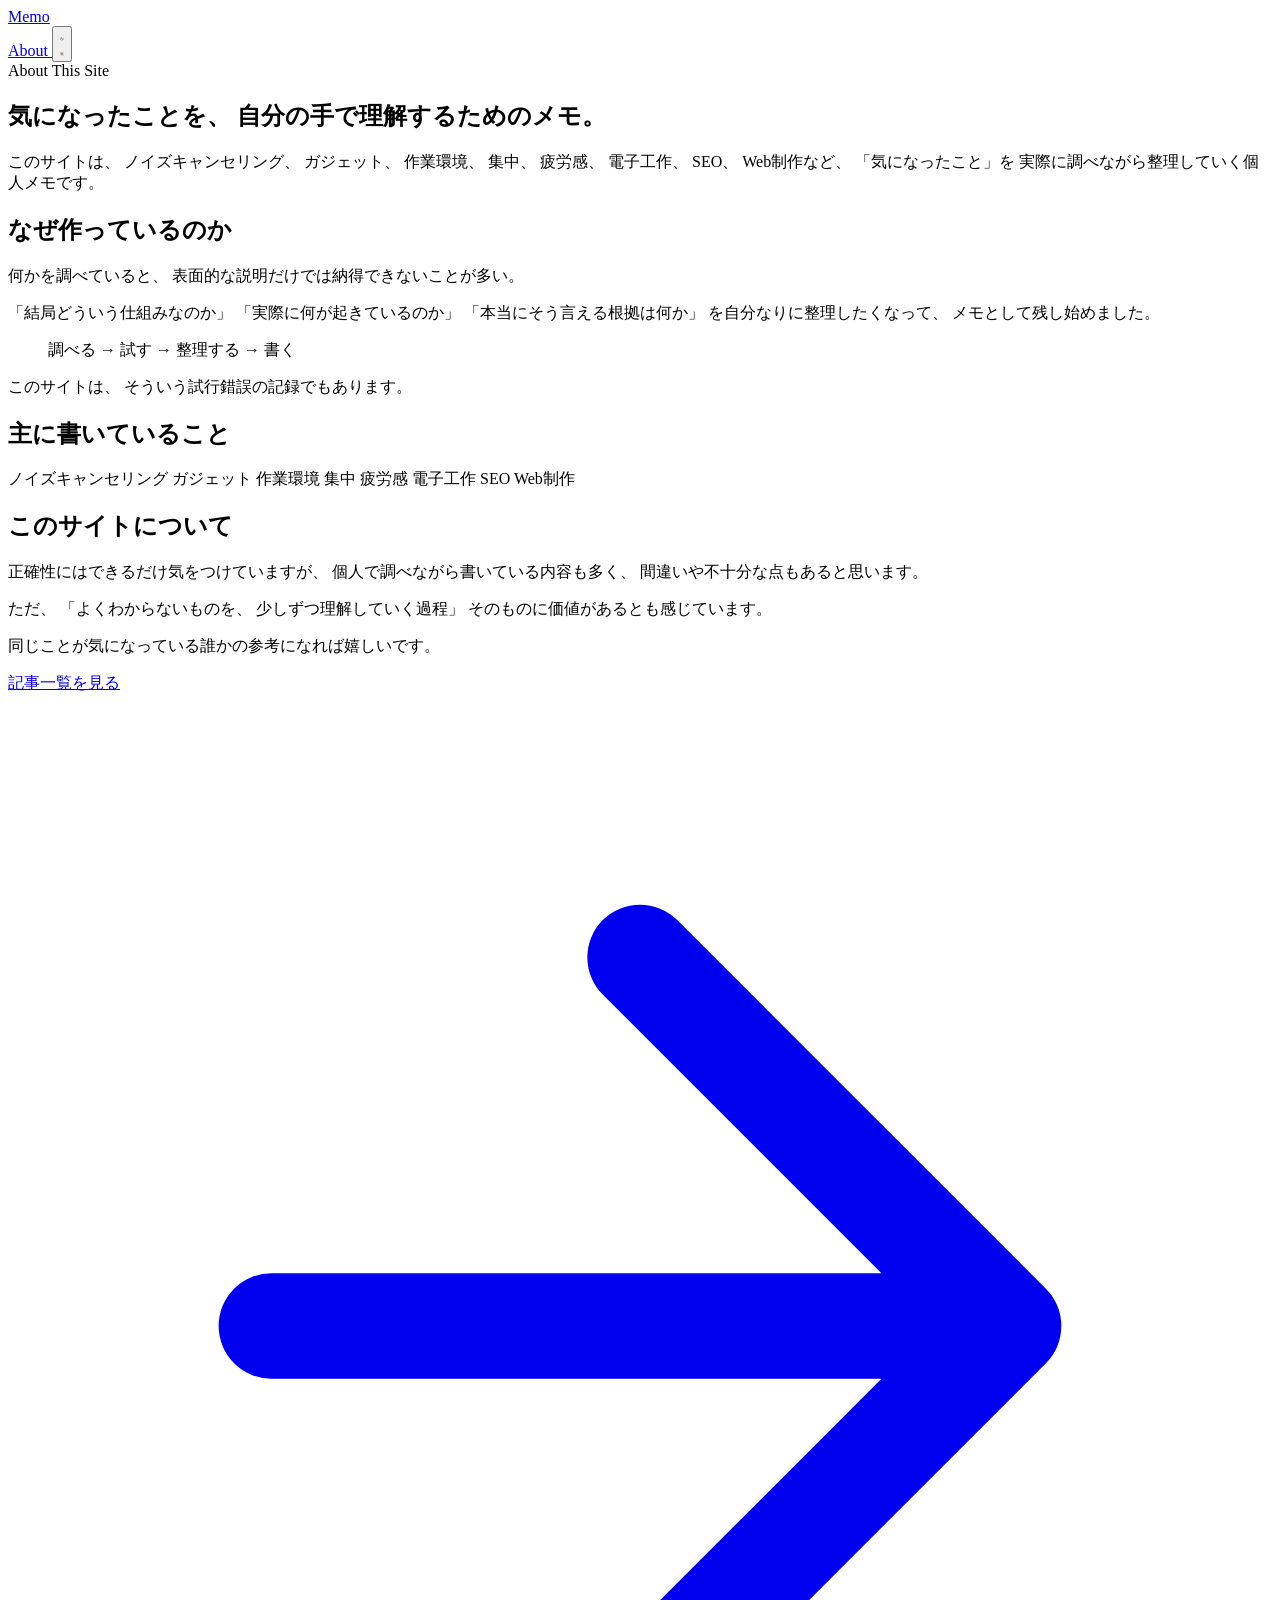
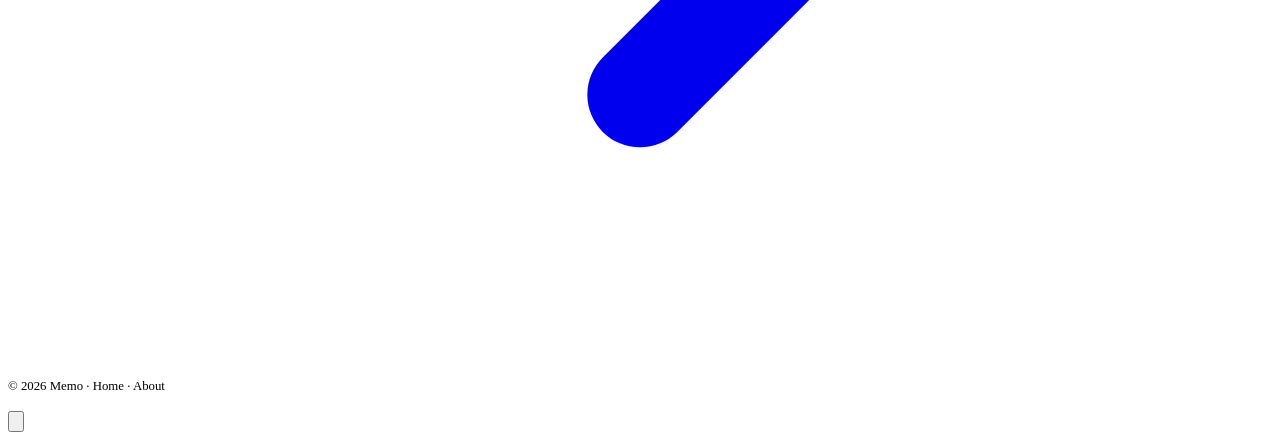
==== commit 97c19ed1: "INDETNT" ====
--- a/about.html
+++ b/about.html
@@ -1,394 +1,394 @@
 <!DOCTYPE html>
 <html lang="ja" data-theme="">
-<head>
-    <!-- =========================================
-         BASIC
-    ========================================== -->
-    <meta charset="UTF-8">
-
-    <meta
-        name="viewport"
-        content="width=device-width, initial-scale=1.0"
-    >
-
-    <!-- =========================================
-         SEO
-    ========================================== -->
-    <title>About | Memo</title>
-
-    <meta
-        name="description"
-        content="ノイズキャンセリング、ガジェット、作業環境、集中、疲労感など、気になったことを調べて整理する個人メモ。"
-    >
-
-    <!-- Canonical -->
-    <link
-        rel="canonical"
-        href="https://valeonnorthe.github.io/my-first-seo-site/about.html"
-    >
-
-    <!-- =========================================
-         OGP
-    ========================================== -->
-    <meta property="og:title" content="About | Memo">
-
-    <meta
-        property="og:description"
-        content="ノイズキャンセリング、ガジェット、作業環境、集中、疲労感など、気になったことを調べて整理する個人メモ。"
-    >
-
-    <meta property="og:type" content="website">
-
-    <meta
-        property="og:url"
-        content="https://valeonnorthe.github.io/my-first-seo-site/about.html"
-    >
-
-    <meta
-        property="og:image"
-        content="https://valeonnorthe.github.io/my-first-seo-site/images/ogp.jpg"
-    >
-
-    <!-- Twitter -->
-    <meta
-        name="twitter:card"
-        content="summary_large_image"
-    >
-
-    <!-- =========================================
-         JSON-LD
-    ========================================== -->
-    <script type="application/ld+json">
-    {
-      "@context": "https://schema.org",
-      "@type": "AboutPage",
-      "name": "About | Memo",
-      "url": "https://valeonnorthe.github.io/my-first-seo-site/about.html",
-      "description": "ノイズキャンセリング、ガジェット、作業環境、集中、疲労感など、気になったことを調べて整理する個人メモ。"
-    }
-    </script>
-
-    <!-- =========================================
-         ANALYTICS
-    ========================================== -->
-    <script
-        async
-        src="https://www.googletagmanager.com/gtag/js?id=G-KV32QC2X5T"
-    ></script>
-
-    <script>
-        window.dataLayer = window.dataLayer || [];
-
-        function gtag() {
-            dataLayer.push(arguments);
+    <head>
+        <!-- =========================================
+            BASIC
+        ========================================== -->
+        <meta charset="UTF-8">
+
+        <meta
+            name="viewport"
+            content="width=device-width, initial-scale=1.0"
+        >
+
+        <!-- =========================================
+            SEO
+        ========================================== -->
+        <title>About | Memo</title>
+
+        <meta
+            name="description"
+            content="ノイズキャンセリング、ガジェット、作業環境、集中、疲労感など、気になったことを調べて整理する個人メモ。"
+        >
+
+        <!-- Canonical -->
+        <link
+            rel="canonical"
+            href="https://valeonnorthe.github.io/my-first-seo-site/about.html"
+        >
+
+        <!-- =========================================
+            OGP
+        ========================================== -->
+        <meta property="og:title" content="About | Memo">
+
+        <meta
+            property="og:description"
+            content="ノイズキャンセリング、ガジェット、作業環境、集中、疲労感など、気になったことを調べて整理する個人メモ。"
+        >
+
+        <meta property="og:type" content="website">
+
+        <meta
+            property="og:url"
+            content="https://valeonnorthe.github.io/my-first-seo-site/about.html"
+        >
+
+        <meta
+            property="og:image"
+            content="https://valeonnorthe.github.io/my-first-seo-site/images/ogp.jpg"
+        >
+
+        <!-- Twitter -->
+        <meta
+            name="twitter:card"
+            content="summary_large_image"
+        >
+
+        <!-- =========================================
+            JSON-LD
+        ========================================== -->
+        <script type="application/ld+json">
+        {
+        "@context": "https://schema.org",
+        "@type": "AboutPage",
+        "name": "About | Memo",
+        "url": "https://valeonnorthe.github.io/my-first-seo-site/about.html",
+        "description": "ノイズキャンセリング、ガジェット、作業環境、集中、疲労感など、気になったことを調べて整理する個人メモ。"
         }
-
-        gtag('js', new Date());
-        gtag('config', 'G-KV32QC2X5T');
-
-        (function () {
-            var t = localStorage.getItem('theme');
-
-            if (t) {
-                document.documentElement.setAttribute('data-theme', t);
+        </script>
+
+        <!-- =========================================
+            ANALYTICS
+        ========================================== -->
+        <script
+            async
+            src="https://www.googletagmanager.com/gtag/js?id=G-KV32QC2X5T"
+        ></script>
+
+        <script>
+            window.dataLayer = window.dataLayer || [];
+
+            function gtag() {
+                dataLayer.push(arguments);
             }
-        })();
-    </script>
-
-    <!-- =========================================
-         FONT
-    ========================================== -->
-    <link rel="preconnect" href="https://fonts.googleapis.com">
-
-    <link
-        rel="preconnect"
-        href="https://fonts.gstatic.com"
-        crossorigin
-    >
-
-    <link
-        href="https://fonts.googleapis.com/css2?family=Noto+Serif+JP:wght@400;600&family=Noto+Sans+JP:wght@400;500&display=swap"
-        rel="stylesheet"
-    >
-
-    <!-- =========================================
-         CSS
-    ========================================== -->
-    <link rel="stylesheet" href="./style.css">
-</head>
-
-<body>
-
-    <!-- =========================================
-         HEADER
-    ========================================== -->
-    <header class="site-header">
-
-        <div class="header-inner">
-
-            <a href="./index.html" class="site-logo">
-                Memo
-            </a>
-
-            <div class="header-actions">
-
-                <a href="./about.html" class="nav-link">
-                    About
+
+            gtag('js', new Date());
+            gtag('config', 'G-KV32QC2X5T');
+
+            (function () {
+                var t = localStorage.getItem('theme');
+
+                if (t) {
+                    document.documentElement.setAttribute('data-theme', t);
+                }
+            })();
+        </script>
+
+        <!-- =========================================
+            FONT
+        ========================================== -->
+        <link rel="preconnect" href="https://fonts.googleapis.com">
+
+        <link
+            rel="preconnect"
+            href="https://fonts.gstatic.com"
+            crossorigin
+        >
+
+        <link
+            href="https://fonts.googleapis.com/css2?family=Noto+Serif+JP:wght@400;600&family=Noto+Sans+JP:wght@400;500&display=swap"
+            rel="stylesheet"
+        >
+
+        <!-- =========================================
+            CSS
+        ========================================== -->
+        <link rel="stylesheet" href="./style.css">
+    </head>
+
+    <body>
+
+        <!-- =========================================
+            HEADER
+        ========================================== -->
+        <header class="site-header">
+
+            <div class="header-inner">
+
+                <a href="./index.html" class="site-logo">
+                    Memo
                 </a>
 
-                <button
-                    class="theme-btn"
-                    aria-label="ダークモード切り替え"
-                >
-
-                    <!-- Moon -->
+                <div class="header-actions">
+
+                    <a href="./about.html" class="nav-link">
+                        About
+                    </a>
+
+                    <button
+                        class="theme-btn"
+                        aria-label="ダークモード切り替え"
+                    >
+
+                        <!-- Moon -->
+                        <svg
+                            class="icon-moon"
+                            xmlns="http://www.w3.org/2000/svg"
+                            fill="none"
+                            viewBox="0 0 24 24"
+                            stroke="currentColor"
+                            stroke-width="1.8"
+                        >
+                            <path
+                                stroke-linecap="round"
+                                stroke-linejoin="round"
+                                d="M21 12.79A9 9 0 1111.21 3a7 7 0 009.79 9.79z"
+                            />
+                        </svg>
+
+                        <!-- Sun -->
+                        <svg
+                            class="icon-sun"
+                            xmlns="http://www.w3.org/2000/svg"
+                            fill="none"
+                            viewBox="0 0 24 24"
+                            stroke="currentColor"
+                            stroke-width="1.8"
+                        >
+                            <circle cx="12" cy="12" r="5"/>
+
+                            <path
+                                stroke-linecap="round"
+                                d="M12 2v2M12 20v2M4.22 4.22l1.42 1.42M18.36 18.36l1.42 1.42M2 12h2M20 12h2M4.22 19.78l1.42-1.42M18.36 5.64l1.42-1.42"
+                            />
+                        </svg>
+
+                    </button>
+
+                </div>
+
+            </div>
+
+        </header>
+
+        <!-- =========================================
+            MAIN
+        ========================================== -->
+        <main class="page">
+
+            <!-- Intro -->
+            <section class="about-hero">
+
+                <span class="tag accent">
+                    About This Site
+                </span>
+
+                <h1 class="about-title">
+                    気になったことを、
+                    自分の手で理解するためのメモ。
+                </h1>
+
+                <p class="about-lead">
+                    このサイトは、
+                    ノイズキャンセリング、
+                    ガジェット、
+                    作業環境、
+                    集中、
+                    疲労感、
+                    電子工作、
+                    SEO、
+                    Web制作など、
+                    「気になったこと」を
+                    実際に調べながら整理していく個人メモです。
+                </p>
+
+            </section>
+
+            <!-- Content -->
+            <section class="about-section">
+
+                <h2>
+                    なぜ作っているのか
+                </h2>
+
+                <p>
+                    何かを調べていると、
+                    表面的な説明だけでは納得できないことが多い。
+                </p>
+
+                <p>
+                    「結局どういう仕組みなのか」
+                    「実際に何が起きているのか」
+                    「本当にそう言える根拠は何か」
+                    を自分なりに整理したくなって、
+                    メモとして残し始めました。
+                </p>
+
+                <blockquote>
+                    調べる → 試す → 整理する → 書く
+                </blockquote>
+
+                <p>
+                    このサイトは、
+                    そういう試行錯誤の記録でもあります。
+                </p>
+
+            </section>
+
+            <!-- Topics -->
+            <section class="about-section">
+
+                <h2>
+                    主に書いていること
+                </h2>
+
+                <div class="about-tags">
+
+                    <span class="tag">
+                        ノイズキャンセリング
+                    </span>
+
+                    <span class="tag">
+                        ガジェット
+                    </span>
+
+                    <span class="tag">
+                        作業環境
+                    </span>
+
+                    <span class="tag">
+                        集中
+                    </span>
+
+                    <span class="tag">
+                        疲労感
+                    </span>
+
+                    <span class="tag">
+                        電子工作
+                    </span>
+
+                    <span class="tag">
+                        SEO
+                    </span>
+
+                    <span class="tag">
+                        Web制作
+                    </span>
+
+                </div>
+
+            </section>
+
+            <!-- Philosophy -->
+            <section class="about-section">
+
+                <h2>
+                    このサイトについて
+                </h2>
+
+                <p>
+                    正確性にはできるだけ気をつけていますが、
+                    個人で調べながら書いている内容も多く、
+                    間違いや不十分な点もあると思います。
+                </p>
+
+                <p>
+                    ただ、
+                    「よくわからないものを、
+                    少しずつ理解していく過程」
+                    そのものに価値があるとも感じています。
+                </p>
+
+                <p>
+                    同じことが気になっている誰かの参考になれば嬉しいです。
+                </p>
+
+            </section>
+
+            <!-- Back -->
+            <section class="about-links">
+
+                <a href="./index.html" class="read-more">
+                    記事一覧を見る
+
                     <svg
-                        class="icon-moon"
                         xmlns="http://www.w3.org/2000/svg"
                         fill="none"
                         viewBox="0 0 24 24"
                         stroke="currentColor"
-                        stroke-width="1.8"
+                        stroke-width="2"
                     >
                         <path
                             stroke-linecap="round"
                             stroke-linejoin="round"
-                            d="M21 12.79A9 9 0 1111.21 3a7 7 0 009.79 9.79z"
+                            d="M5 12h14M12 5l7 7-7 7"
                         />
                     </svg>
 
-                    <!-- Sun -->
-                    <svg
-                        class="icon-sun"
-                        xmlns="http://www.w3.org/2000/svg"
-                        fill="none"
-                        viewBox="0 0 24 24"
-                        stroke="currentColor"
-                        stroke-width="1.8"
-                    >
-                        <circle cx="12" cy="12" r="5"/>
-
-                        <path
-                            stroke-linecap="round"
-                            d="M12 2v2M12 20v2M4.22 4.22l1.42 1.42M18.36 18.36l1.42 1.42M2 12h2M20 12h2M4.22 19.78l1.42-1.42M18.36 5.64l1.42-1.42"
-                        />
-                    </svg>
-
-                </button>
-
-            </div>
-
-        </div>
-
-    </header>
-
-    <!-- =========================================
-         MAIN
-    ========================================== -->
-    <main class="page">
-
-        <!-- Intro -->
-        <section class="about-hero">
-
-            <span class="tag accent">
-                About This Site
-            </span>
-
-            <h1 class="about-title">
-                気になったことを、
-                自分の手で理解するためのメモ。
-            </h1>
-
-            <p class="about-lead">
-                このサイトは、
-                ノイズキャンセリング、
-                ガジェット、
-                作業環境、
-                集中、
-                疲労感、
-                電子工作、
-                SEO、
-                Web制作など、
-                「気になったこと」を
-                実際に調べながら整理していく個人メモです。
+                </a>
+
+            </section>
+
+        </main>
+
+        <!-- =========================================
+            FOOTER
+        ========================================== -->
+        <footer class="site-footer">
+
+            <p>
+                © 2026 Memo ·
+                <a href="./index.html">
+                    Home
+                </a>
+                ·
+                <a href="./about.html">
+                    About
+                </a>
             </p>
 
-        </section>
-
-        <!-- Content -->
-        <section class="about-section">
-
-            <h2>
-                なぜ作っているのか
-            </h2>
-
-            <p>
-                何かを調べていると、
-                表面的な説明だけでは納得できないことが多い。
-            </p>
-
-            <p>
-                「結局どういう仕組みなのか」
-                「実際に何が起きているのか」
-                「本当にそう言える根拠は何か」
-                を自分なりに整理したくなって、
-                メモとして残し始めました。
-            </p>
-
-            <blockquote>
-                調べる → 試す → 整理する → 書く
-            </blockquote>
-
-            <p>
-                このサイトは、
-                そういう試行錯誤の記録でもあります。
-            </p>
-
-        </section>
-
-        <!-- Topics -->
-        <section class="about-section">
-
-            <h2>
-                主に書いていること
-            </h2>
-
-            <div class="about-tags">
-
-                <span class="tag">
-                    ノイズキャンセリング
-                </span>
-
-                <span class="tag">
-                    ガジェット
-                </span>
-
-                <span class="tag">
-                    作業環境
-                </span>
-
-                <span class="tag">
-                    集中
-                </span>
-
-                <span class="tag">
-                    疲労感
-                </span>
-
-                <span class="tag">
-                    電子工作
-                </span>
-
-                <span class="tag">
-                    SEO
-                </span>
-
-                <span class="tag">
-                    Web制作
-                </span>
-
-            </div>
-
-        </section>
-
-        <!-- Philosophy -->
-        <section class="about-section">
-
-            <h2>
-                このサイトについて
-            </h2>
-
-            <p>
-                正確性にはできるだけ気をつけていますが、
-                個人で調べながら書いている内容も多く、
-                間違いや不十分な点もあると思います。
-            </p>
-
-            <p>
-                ただ、
-                「よくわからないものを、
-                少しずつ理解していく過程」
-                そのものに価値があるとも感じています。
-            </p>
-
-            <p>
-                同じことが気になっている誰かの参考になれば嬉しいです。
-            </p>
-
-        </section>
-
-        <!-- Back -->
-        <section class="about-links">
-
-            <a href="./index.html" class="read-more">
-                記事一覧を見る
-
-                <svg
-                    xmlns="http://www.w3.org/2000/svg"
-                    fill="none"
-                    viewBox="0 0 24 24"
-                    stroke="currentColor"
-                    stroke-width="2"
-                >
-                    <path
-                        stroke-linecap="round"
-                        stroke-linejoin="round"
-                        d="M5 12h14M12 5l7 7-7 7"
-                    />
-                </svg>
-
-            </a>
-
-        </section>
-
-    </main>
-
-    <!-- =========================================
-         FOOTER
-    ========================================== -->
-    <footer class="site-footer">
-
-        <p>
-            © 2026 Memo ·
-            <a href="./index.html">
-                Home
-            </a>
-            ·
-            <a href="./about.html">
-                About
-            </a>
-        </p>
-
-    </footer>
-
-    <!-- =========================================
-         SCROLL TOP
-    ========================================== -->
-    <button
-        class="scroll-top"
-        aria-label="ページ上部へ戻る"
-    >
-
-        <svg
-            xmlns="http://www.w3.org/2000/svg"
-            fill="none"
-            viewBox="0 0 24 24"
-            stroke="currentColor"
-            stroke-width="2"
-        >
-            <path
-                stroke-linecap="round"
-                stroke-linejoin="round"
-                d="M5 15l7-7 7 7"
-            />
-        </svg>
-
-    </button>
-
-    <!-- =========================================
-         JS
-    ========================================== -->
-    <script src="./main.js" defer></script>
-
-</body>
+        </footer>
+
+        <!-- =========================================
+            SCROLL TOP
+        ========================================== -->
+        <button
+            class="scroll-top"
+            aria-label="ページ上部へ戻る"
+        >
+
+            <svg
+                xmlns="http://www.w3.org/2000/svg"
+                fill="none"
+                viewBox="0 0 24 24"
+                stroke="currentColor"
+                stroke-width="2"
+            >
+                <path
+                    stroke-linecap="round"
+                    stroke-linejoin="round"
+                    d="M5 15l7-7 7 7"
+                />
+            </svg>
+
+        </button>
+
+        <!-- =========================================
+            JS
+        ========================================== -->
+        <script src="./main.js" defer></script>
+
+    </body>
 </html>
--- a/style.css
+++ b/style.css
@@ -1,450 +1,39 @@
 /* =========================================
-   BASE RESET & TOKENS
-   ========================================= */
-
-*,
-*::before,
-*::after {
-  box-sizing: border-box;
-  margin: 0;
-  padding: 0;
-}
-
-html {
-  font-size: 16px;
-  scroll-behavior: smooth;
-  -webkit-text-size-adjust: 100%;
-}
-
-:root {
-
-  /* Light Theme */
-  --bg: #f7f6f2;
-  --surface: #ffffff;
-  --surface-2: #f0ede6;
-
-  --text: #1c1b18;
-  --text-2: #5a5852;
-  --text-3: #9a9890;
-
-  --border: #e4e1d8;
-  --border-2: #d0ccc2;
-
-  --accent: #3a6b4a;
-  --accent-bg: #eaf2ec;
-  --accent-text: #2c5238;
-
-  --tag-bg: #eeebe3;
-  --tag-text: #5a5650;
-
-  /* Typography */
-  --serif: 'Noto Serif JP', 'Georgia', serif;
-  --sans: 'Noto Sans JP', system-ui, sans-serif;
-  --mono: 'Menlo', 'Consolas', monospace;
-
-  /* Radius */
-  --r-sm: 6px;
-  --r-md: 10px;
-  --r-lg: 18px;
-
-  /* Spacing */
-  --sp-1: 0.25rem;
-  --sp-2: 0.5rem;
-  --sp-3: 0.75rem;
-  --sp-4: 1rem;
-  --sp-5: 1.25rem;
-  --sp-6: 1.5rem;
-  --sp-8: 2rem;
-  --sp-10: 2.5rem;
-  --sp-12: 3rem;
-
-  /* Layout */
-  --max-w: 720px;
-}
-
-/* =========================================
-   DARK MODE
-   ========================================= */
-
-:root[data-theme="dark"] {
-  --bg: #111110;
-  --surface: #1a1a18;
-  --surface-2: #232320;
-
-  --text: #e8e5de;
-  --text-2: #b3aea4;
-  --text-3: #77736c;
-
-  --border: #2a2a26;
-  --border-2: #3a3a34;
-
-  --accent: #72b585;
-  --accent-bg: #1a2e20;
-  --accent-text: #9dd3ab;
-
-  --tag-bg: #252420;
-  --tag-text: #b6b0a5;
-}
-
-@media (prefers-color-scheme: dark) {
-  :root:not([data-theme="light"]) {
-    --bg: #111110;
-    --surface: #1a1a18;
-    --surface-2: #232320;
-
-    --text: #e8e5de;
-    --text-2: #b3aea4;
-    --text-3: #77736c;
-
-    --border: #2a2a26;
-    --border-2: #3a3a34;
-
-    --accent: #72b585;
-    --accent-bg: #1a2e20;
-    --accent-text: #9dd3ab;
-
-    --tag-bg: #252420;
-    --tag-text: #b6b0a5;
-  }
-}
-
-/* =========================================
-   GLOBAL
-   ========================================= */
-
-body {
-  background: var(--bg);
-  color: var(--text);
-  font-family: var(--sans);
-  line-height: 1.85;
-  -webkit-font-smoothing: antialiased;
-  transition:
-    background 0.2s ease,
-    color 0.2s ease;
-}
-
-img {
-  max-width: 100%;
-  display: block;
-}
-
-a {
-  color: inherit;
-}
-
-/* =========================================
-   HEADER
-   ========================================= */
-
-.site-header {
-  position: sticky;
-  top: 0;
-  z-index: 100;
-  background: color-mix(in srgb, var(--surface) 92%, transparent);
-  backdrop-filter: blur(12px);
-  -webkit-backdrop-filter: blur(12px);
-  border-bottom: 1px solid var(--border);
-}
-
-.header-inner {
-  max-width: var(--max-w);
-  margin: 0 auto;
-  height: 58px;
-  padding: 0 var(--sp-5);
-
-  display: flex;
-  align-items: center;
-  justify-content: space-between;
-}
-
-.site-logo {
-  font-family: var(--serif);
-  font-size: 1.08rem;
-  font-weight: 600;
-  letter-spacing: 0.03em;
-  text-decoration: none;
-}
-
-.header-actions {
-  display: flex;
+   ARTICLE BACK LINK
+   ========================================= */
+
+.article-back {
+  display: inline-flex;
   align-items: center;
   gap: var(--sp-2);
-}
-
-.nav-link {
-  font-size: 0.82rem;
+
+  margin-bottom: var(--sp-8);
+
   color: var(--text-2);
   text-decoration: none;
 
-  padding: 0.45rem 0.7rem;
-  border-radius: var(--r-sm);
+  font-size: 0.84rem;
+  line-height: 1;
 
   transition:
-    background 0.15s ease,
-    color 0.15s ease;
-}
-
-.nav-link:hover {
-  background: var(--surface-2);
-  color: var(--text);
-}
-
-/* =========================================
-   THEME BUTTON
-   ========================================= */
-
-.theme-btn {
-  width: 40px;
-  height: 40px;
-
-  border: none;
-  background: transparent;
-  border-radius: var(--r-sm);
-
-  display: flex;
-  align-items: center;
-  justify-content: center;
-
-  cursor: pointer;
-
-  color: var(--text-2);
-
-  transition:
-    background 0.15s ease,
     color 0.15s ease,
     transform 0.15s ease;
 }
 
-.theme-btn:hover {
-  background: var(--surface-2);
-  color: var(--text);
-}
-
-.theme-btn:active {
-  transform: scale(0.96);
-}
-
-.theme-btn svg {
-  width: 18px;
-  height: 18px;
-}
-
-.icon-sun {
-  display: none;
-}
-
-[data-theme="dark"] .icon-sun {
-  display: block;
-}
-
-[data-theme="dark"] .icon-moon {
-  display: none;
-}
-
-@media (prefers-color-scheme: dark) {
-  :root:not([data-theme="light"]) .icon-sun {
-    display: block;
-  }
-
-  :root:not([data-theme="light"]) .icon-moon {
-    display: none;
-  }
-}
-
-/* =========================================
-   MAIN WRAPPER
-   ========================================= */
-
-.page {
-  max-width: var(--max-w);
-  margin: 0 auto;
-  padding:
-    var(--sp-10)
-    var(--sp-5)
-    var(--sp-12);
-}
-
-/* =========================================
-   TAGS
-   ========================================= */
-
-.tag {
-  display: inline-flex;
-  align-items: center;
-
-  padding: 0.22rem 0.7rem;
-
-  background: var(--tag-bg);
-  color: var(--tag-text);
-
-  border-radius: 999px;
-
-  font-size: 0.72rem;
-  font-weight: 500;
-
-  text-decoration: none;
-}
-
-.tag.accent {
-  background: var(--accent-bg);
-  color: var(--accent-text);
-}
-
-/* =========================================
-   HERO
-   ========================================= */
-
-.hero {
-  padding-bottom: var(--sp-10);
-  margin-bottom: var(--sp-10);
-  border-bottom: 1px solid var(--border);
-}
-
-.hero .tag {
-  margin-bottom: var(--sp-4);
-}
-
-.hero-title {
-  font-family: var(--serif);
-  font-size: clamp(1.8rem, 7vw, 2.5rem);
-  line-height: 1.4;
-  margin-bottom: var(--sp-5);
-}
-
-.hero-title a {
-  text-decoration: none;
-}
-
-.hero-title a:hover {
-  color: var(--accent);
-}
-
-.hero-desc {
-  color: var(--text-2);
-  line-height: 1.9;
-  margin-bottom: var(--sp-5);
-}
-
-.hero-meta {
-  display: flex;
-  align-items: center;
-  gap: var(--sp-3);
-}
-
-.meta-item {
-  font-size: 0.78rem;
-  color: var(--text-3);
-}
-
-.meta-dot {
-  color: var(--border-2);
-}
-
-.read-more {
-  display: inline-flex;
-  align-items: center;
-  gap: var(--sp-2);
-
-  margin-top: var(--sp-6);
-
-  padding:
-    0.75rem
-    1.1rem;
-
-  border: 1px solid var(--accent);
-  border-radius: var(--r-md);
-
-  text-decoration: none;
-  color: var(--accent);
-
-  font-size: 0.85rem;
-  font-weight: 500;
-
-  transition:
-    background 0.15s ease,
-    color 0.15s ease;
-}
-
-.read-more:hover {
-  background: var(--accent);
-  color: white;
-}
-
-.read-more svg {
+.article-back:hover {
+  color: var(--accent);
+  transform: translateX(-2px);
+}
+
+.article-back svg {
   width: 14px;
   height: 14px;
-}
-
-/* =========================================
-   ARTICLE LIST
-   ========================================= */
-
-.section-label {
-  font-size: 0.72rem;
-  letter-spacing: 0.08em;
-  text-transform: uppercase;
-  color: var(--text-3);
-  margin-bottom: var(--sp-6);
-}
-
-.article-list {
-  display: flex;
-  flex-direction: column;
-}
-
-.article-card {
-  display: flex;
-  gap: var(--sp-4);
-
-  padding: var(--sp-6) 0;
-
-  border-bottom: 1px solid var(--border);
-
-  text-decoration: none;
-
-  transition:
-    transform 0.15s ease;
-}
-
-.article-card:hover {
-  transform: translateY(-1px);
-}
-
-.article-card-body {
-  flex: 1;
-}
-
-.article-card-tag {
-  margin-bottom: var(--sp-2);
-}
-
-.article-card-title {
-  font-family: var(--serif);
-  font-size: 1rem;
-  line-height: 1.5;
-  margin-bottom: var(--sp-2);
-}
-
-.article-card:hover .article-card-title {
-  color: var(--accent);
-}
-
-.article-card-desc {
-  color: var(--text-2);
-  font-size: 0.9rem;
-  line-height: 1.75;
-  margin-bottom: var(--sp-3);
-}
-
-.article-card-meta {
-  font-size: 0.74rem;
-  color: var(--text-3);
-}
-
-.article-card-date {
-  color: var(--text-3);
-  font-size: 0.75rem;
+
   flex-shrink: 0;
+
+  display: block;
+
+  stroke-width: 2.2;
 }
 
 /* =========================================
@@ -455,15 +44,30 @@
   margin-bottom: var(--sp-10);
 }
 
+.article-tag-row {
+  display: flex;
+  flex-wrap: wrap;
+  gap: var(--sp-2);
+
+  margin-bottom: var(--sp-5);
+}
+
 .article-title {
   font-family: var(--serif);
+
   font-size: clamp(1.9rem, 7vw, 2.8rem);
+
   line-height: 1.4;
+
   margin-bottom: var(--sp-5);
+
+  letter-spacing: 0.01em;
 }
 
 .article-meta {
   display: flex;
+  align-items: center;
+  flex-wrap: wrap;
   gap: var(--sp-3);
 
   padding-top: var(--sp-5);
@@ -476,7 +80,7 @@
   line-height: 1.95;
 }
 
-.article-body>*+* {
+.article-body > * + * {
   margin-top: 1.5rem;
 }
 
@@ -485,6 +89,8 @@
 
   font-size: 1.3rem;
 
+  line-height: 1.5;
+
   margin-top: 3rem;
   margin-bottom: 1rem;
 
@@ -494,8 +100,25 @@
 }
 
 .article-body h3 {
+  font-family: var(--sans);
+
+  font-size: 1rem;
+  font-weight: 600;
+
   margin-top: 2rem;
   margin-bottom: 0.5rem;
+}
+
+.article-body p {
+  color: var(--text);
+}
+
+.article-body strong {
+  font-weight: 700;
+}
+
+.article-body em {
+  font-style: italic;
 }
 
 .article-body ul,
@@ -503,6 +126,25 @@
   padding-left: 1.4rem;
 }
 
+.article-body li + li {
+  margin-top: 0.35rem;
+}
+
+.article-body li::marker {
+  color: var(--text-3);
+}
+
+.article-body a {
+  color: var(--accent);
+
+  text-decoration-thickness: 1px;
+  text-underline-offset: 3px;
+}
+
+.article-body a:hover {
+  opacity: 0.8;
+}
+
 .article-body blockquote {
   border-left: 3px solid var(--accent);
 
@@ -523,6 +165,8 @@
     0.4rem;
 
   border-radius: 4px;
+
+  font-size: 0.9em;
 }
 
 .article-body pre {
@@ -560,7 +204,9 @@
 
 .toc-label {
   font-size: 0.72rem;
+
   letter-spacing: 0.08em;
+
   text-transform: uppercase;
 
   color: var(--text-3);
@@ -572,199 +218,119 @@
   list-style: none;
 }
 
-.toc-list li+li {
+.toc-list li + li {
   margin-top: var(--sp-2);
 }
 
 .toc-list a {
+  display: inline-flex;
+  align-items: center;
+
   color: var(--text-2);
+
   text-decoration: none;
+
+  transition:
+    color 0.15s ease,
+    transform 0.15s ease;
 }
 
 .toc-list a:hover {
   color: var(--accent);
-}
-
-/* =========================================
-   ABOUT PAGE
-   ========================================= */
-
-.about-hero {
-  margin-bottom: var(--sp-10);
-}
-
-.about-title {
-  font-family: var(--serif);
-  font-size: clamp(2rem, 7vw, 3rem);
-  line-height: 1.3;
-  margin-bottom: var(--sp-5);
-}
-
-.about-lead {
-  color: var(--text-2);
-  font-size: 1.02rem;
-  line-height: 1.95;
-  max-width: 42rem;
-}
-
-.about-grid {
-  display: grid;
+  transform: translateX(2px);
+}
+
+/* =========================================
+   NEXT ARTICLE
+   ========================================= */
+
+.next-article {
+  margin-top: var(--sp-10);
+
+  padding: var(--sp-6);
+
+  display: flex;
+  align-items: center;
   gap: var(--sp-5);
-  margin-top: var(--sp-10);
-}
-
-.about-card {
+
   background: var(--surface);
 
   border: 1px solid var(--border);
   border-radius: var(--r-lg);
 
-  padding: var(--sp-6);
+  text-decoration: none;
 
   transition:
-    transform 0.18s ease,
-    border-color 0.18s ease,
-    box-shadow 0.18s ease;
-}
-
-.about-card:hover {
+    border-color 0.15s ease,
+    transform 0.15s ease,
+    box-shadow 0.15s ease;
+}
+
+.next-article:hover {
+  border-color: var(--accent);
+
   transform: translateY(-2px);
 
-  border-color: var(--border-2);
-
   box-shadow:
-    0 4px 18px
+    0 4px 20px
     color-mix(in srgb, var(--text) 6%, transparent);
 }
 
-.about-card-title {
+.next-article-body {
+  flex: 1;
+  min-width: 0;
+}
+
+.next-label {
+  font-size: 0.72rem;
+
+  letter-spacing: 0.08em;
+
+  text-transform: uppercase;
+
+  color: var(--text-3);
+
+  margin-bottom: var(--sp-2);
+}
+
+.next-title {
   font-family: var(--serif);
-  font-size: 1.08rem;
-  margin-bottom: var(--sp-3);
-}
-
-.about-card-text {
-  color: var(--text-2);
-  line-height: 1.85;
-  font-size: 0.92rem;
-}
-
-.about-section {
-  margin-top: var(--sp-12);
-}
-
-.about-section-title {
-  font-family: var(--serif);
-  font-size: 1.4rem;
-
-  margin-bottom: var(--sp-5);
-
-  padding-bottom: var(--sp-3);
-
-  border-bottom: 1px solid var(--border);
-}
-
-.about-list {
+
+  font-size: 1rem;
+
+  line-height: 1.55;
+}
+
+.next-article:hover .next-title {
+  color: var(--accent);
+}
+
+.next-arrow {
   display: flex;
-  flex-wrap: wrap;
-  gap: var(--sp-3);
-}
-
-.about-chip {
-  display: inline-flex;
-  align-items: center;
-
-  padding:
-    0.45rem
-    0.8rem;
-
-  background: var(--surface-2);
-
-  border: 1px solid var(--border);
-  border-radius: 999px;
-
-  font-size: 0.82rem;
-  color: var(--text-2);
-}
-
-.about-note {
-  margin-top: var(--sp-10);
-
-  padding: var(--sp-6);
-
-  background: var(--surface-2);
-
-  border: 1px solid var(--border);
-  border-radius: var(--r-lg);
-}
-
-.about-note p {
-  color: var(--text-2);
-  line-height: 1.9;
-}
-
-/* =========================================
-   RELATED
-   ========================================= */
-
-.related {
-  margin-top: var(--sp-12);
-
-  padding-top: var(--sp-10);
-
-  border-top: 1px solid var(--border);
-}
-
-.related-label {
-  font-size: 0.72rem;
-  letter-spacing: 0.08em;
-  text-transform: uppercase;
-
-  color: var(--text-3);
-
-  margin-bottom: var(--sp-6);
-}
-
-.related-grid {
-  display: grid;
-  gap: var(--sp-4);
-}
-
-@media (min-width: 600px) {
-  .related-grid {
-    grid-template-columns: 1fr 1fr;
-  }
-}
-
-.related-card {
-  background: var(--surface);
-
-  border: 1px solid var(--border);
-  border-radius: var(--r-lg);
-
-  padding: var(--sp-5);
-
-  text-decoration: none;
+  align-items: center;
+  justify-content: center;
+
+  color: var(--text-3);
+
+  flex-shrink: 0;
 
   transition:
     transform 0.15s ease,
-    border-color 0.15s ease;
-}
-
-.related-card:hover {
-  transform: translateY(-2px);
-  border-color: var(--border-2);
-}
-
-.related-card-title {
-  margin-top: var(--sp-3);
-
-  font-family: var(--serif);
-  line-height: 1.5;
-}
-
-.related-card:hover .related-card-title {
-  color: var(--accent);
+    color 0.15s ease;
+}
+
+.next-arrow svg {
+  width: 18px;
+  height: 18px;
+
+  display: block;
+
+  stroke-width: 2.2;
+}
+
+.next-article:hover .next-arrow {
+  color: var(--accent);
+  transform: translateX(3px);
 }
 
 /* =========================================
@@ -772,7 +338,15 @@
    ========================================= */
 
 .site-footer {
+  margin-top: var(--sp-12);
+
   border-top: 1px solid var(--border);
+}
+
+.footer-inner {
+  max-width: var(--max-w);
+
+  margin: 0 auto;
 
   padding:
     var(--sp-8)
@@ -784,107 +358,17 @@
 .site-footer p {
   font-size: 0.8rem;
   color: var(--text-3);
+
+  line-height: 1.8;
 }
 
 .site-footer a {
   color: var(--text-2);
   text-decoration: none;
+
+  transition: color 0.15s ease;
 }
 
 .site-footer a:hover {
   color: var(--accent);
-}
-
-/* =========================================
-   PROGRESS BAR
-   ========================================= */
-
-.progress-bar {
-  position: fixed;
-
-  top: 0;
-  left: 0;
-
-  width: 0%;
-  height: 2px;
-
-  background: var(--accent);
-
-  z-index: 200;
-}
-
-/* =========================================
-   SCROLL TOP
-   ========================================= */
-
-.scroll-top {
-  position: fixed;
-
-  right: var(--sp-5);
-  bottom: var(--sp-6);
-
-  width: 42px;
-  height: 42px;
-
-  border: 1px solid var(--border-2);
-  border-radius: 50%;
-
-  background: var(--surface);
-
-  display: flex;
-  align-items: center;
-  justify-content: center;
-
-  cursor: pointer;
-
-  color: var(--text-2);
-
-  opacity: 0;
-  transform: translateY(8px);
-
-  pointer-events: none;
-
-  transition:
-    opacity 0.2s ease,
-    transform 0.2s ease,
-    color 0.15s ease;
-}
-
-.scroll-top.visible {
-  opacity: 1;
-  transform: translateY(0);
-  pointer-events: auto;
-}
-
-.scroll-top:hover {
-  color: var(--accent);
-}
-
-.scroll-top svg {
-  width: 16px;
-  height: 16px;
-}
-
-/* =========================================
-   MOBILE
-   ========================================= */
-
-@media (max-width: 640px) {
-
-  .page {
-    padding-top: var(--sp-8);
-  }
-
-  .hero-title {
-    font-size: 1.9rem;
-  }
-
-  .article-title {
-    font-size: 2rem;
-  }
-
-  .about-title {
-    font-size: 2rem;
-  }
-
 }
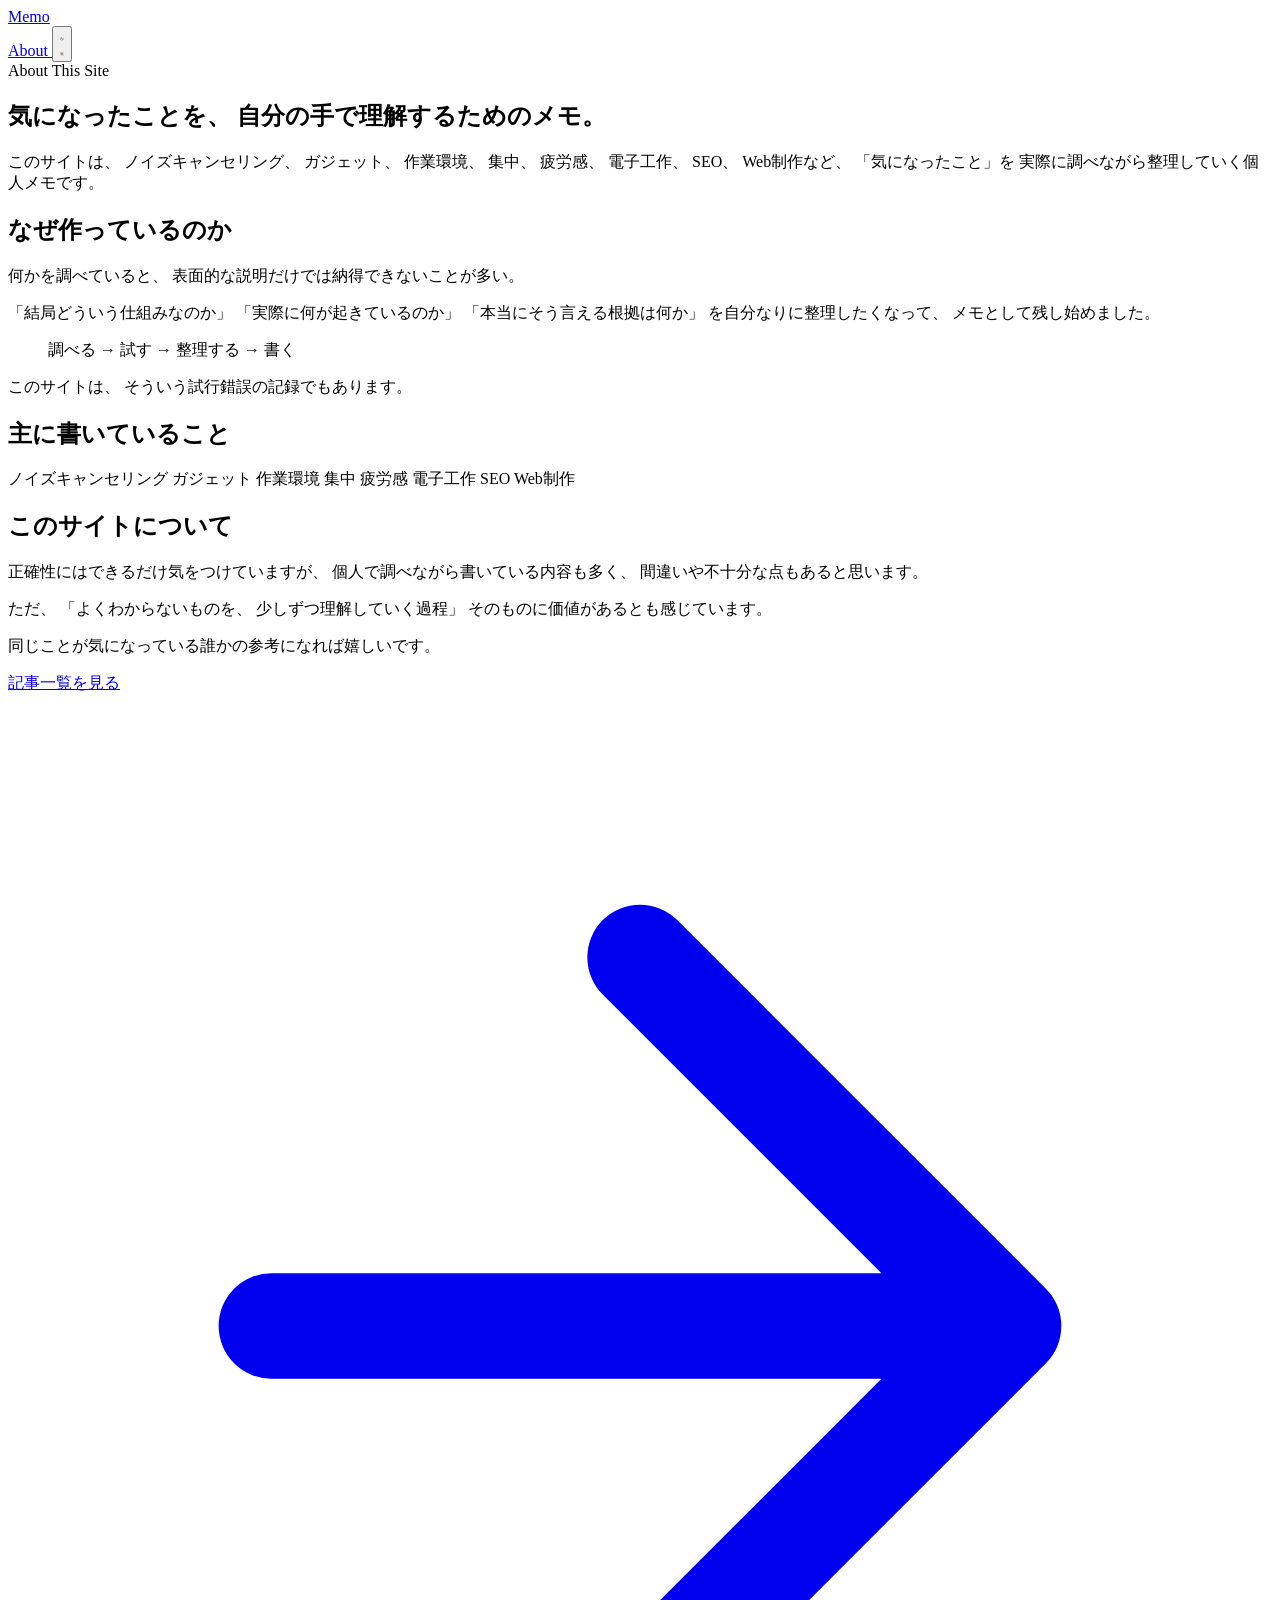
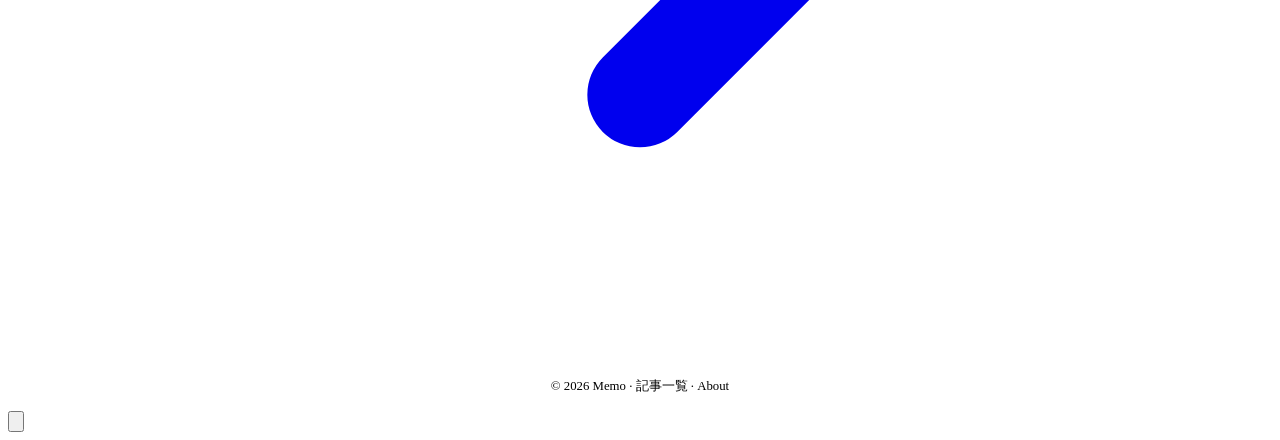
==== commit 1cc8371c: "Update about.html" ====
--- a/about.html
+++ b/about.html
@@ -348,16 +348,15 @@
         ========================================== -->
         <footer class="site-footer">
 
+        <div class="footer-inner">
+
             <p>
-                © 2026 Memo ·
-                <a href="./index.html">
-                    Home
-                </a>
-                ·
-                <a href="./about.html">
-                    About
-                </a>
+            © 2026 Memo ·
+            <a href="../index.html">記事一覧</a> ·
+            <a href="../about.html">About</a>
             </p>
+
+        </div>
 
         </footer>
 
